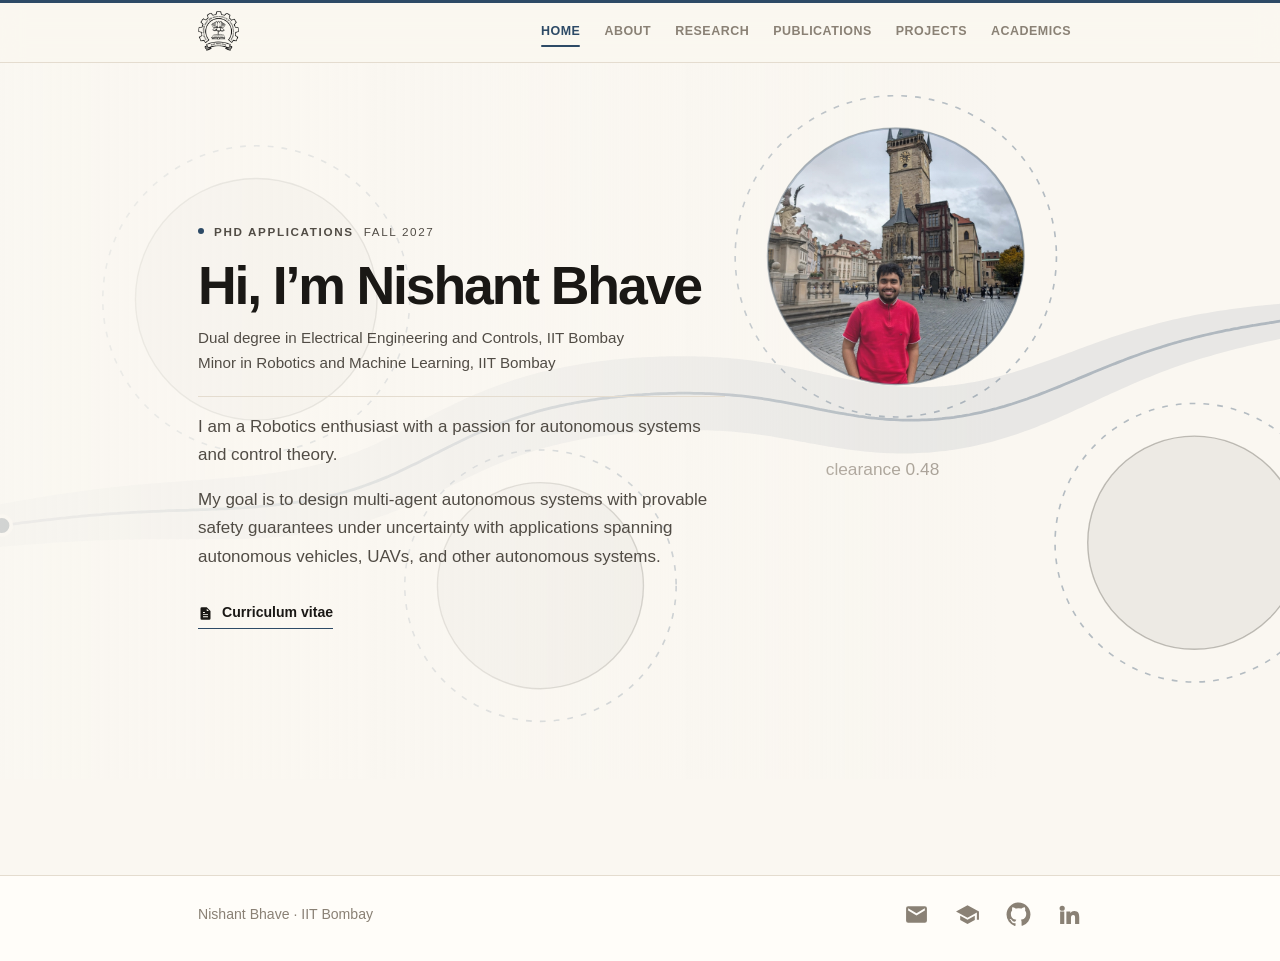
==== index.html @ 9a9e3e38 ""Update style and content"" ====
<!DOCTYPE html>
<html lang="en">
<head>
<meta charset="utf-8">
<meta name="viewport" content="width=device-width, initial-scale=1">
<title>Nishant Bhave</title>
<meta name="description" content="Nishant Bhave, dual degree student at IIT Bombay working on safety guarantees for autonomous systems under uncertainty and multi-agent interaction.">
<link rel="stylesheet" href="style.css?v=11">
</head>
<body>

<div class="progress"></div>

<nav class="nav">
  <div class="nav-inner">
    <a class="brand" href="index.html" aria-label="Home"><img src="img/iit_logo.png" alt="Indian Institute of Technology Bombay"></a>
    <ul>
      <li><a href="index.html" aria-current="page">Home</a></li>
      <li><a href="about.html">About</a></li>
      <li><a href="research.html">Research</a></li>
      <li><a href="publications.html">Publications</a></li>
      <li><a href="projects.html">Projects</a></li>
      <li><a href="academics.html">Academics</a></li>
    </ul>
  </div>
</nav>

<main class="page home">

  <div class="h-hero">
    <div class="h-bg"><svg class="fig fig-a2" viewBox="0 0 1600 620" preserveAspectRatio="xMidYMid slice" aria-hidden="true" focusable="false">
<g class="infl">
<circle cx="467.7" cy="204.6" r="132.9"/>
<circle cx="713.8" cy="452.6" r="117.5"/>
<circle cx="1021.5" cy="167.4" r="139.1"/>
<circle cx="1280.0" cy="415.4" r="120.6"/>
</g>
<path class="tube" d="M66.7 421.7 L75.7 419.8 L77.6 419.1 L79.8 418.4 L82.1 417.7 L84.7 417.0 L87.4 416.2 L90.4 415.5 L93.5 414.7 L96.9 413.9 L100.3 413.1 L103.6 412.3 L107.0 411.5 L110.4 410.8 L113.7 410.0 L117.1 409.2 L120.5 408.5 L123.8 407.7 L127.2 406.9 L130.6 406.2 L133.9 405.4 L137.3 404.7 L140.7 403.9 L144.0 403.2 L147.4 402.4 L150.8 401.7 L154.1 400.9 L157.5 400.2 L160.9 399.4 L164.3 398.7 L167.6 398.0 L171.0 397.3 L174.4 396.5 L177.8 395.8 L181.2 395.1 L184.5 394.4 L187.9 393.7 L191.3 392.9 L194.7 392.2 L198.1 391.5 L201.5 390.8 L204.9 390.1 L208.3 389.4 L211.6 388.8 L215.0 388.1 L218.4 387.4 L221.8 386.7 L225.2 386.1 L228.6 385.4 L232.0 384.7 L235.5 384.1 L238.9 383.4 L242.3 382.8 L245.7 382.1 L249.1 381.5 L252.5 380.9 L255.9 380.3 L259.4 379.7 L262.8 379.0 L266.2 378.4 L269.6 377.9 L273.1 377.3 L276.5 376.7 L280.0 376.1 L283.4 375.6 L286.8 375.0 L290.3 374.5 L293.7 373.9 L297.2 373.4 L300.7 372.9 L304.1 372.4 L307.6 371.9 L311.1 371.4 L314.5 370.9 L318.0 370.4 L321.5 370.0 L325.0 369.5 L328.4 369.1 L331.9 368.6 L335.4 368.2 L338.9 367.8 L342.4 367.4 L345.9 367.1 L349.4 366.7 L352.9 366.3 L356.4 366.0 L359.8 365.6 L363.3 365.3 L366.8 365.0 L370.3 364.7 L373.8 364.4 L377.3 364.1 L380.8 363.8 L384.2 363.6 L387.7 363.3 L391.2 363.0 L394.6 362.8 L398.1 362.5 L401.5 362.3 L405.0 362.0 L408.4 361.8 L411.9 361.6 L415.3 361.3 L418.7 361.1 L422.1 360.8 L425.5 360.6 L428.9 360.4 L432.3 360.1 L435.7 359.8 L439.0 359.6 L442.4 359.3 L445.7 359.0 L449.1 358.7 L452.4 358.4 L455.7 358.1 L459.0 357.8 L462.3 357.5 L465.6 357.1 L468.9 356.7 L472.2 356.3 L475.4 355.9 L478.6 355.5 L481.9 355.1 L485.1 354.6 L488.3 354.1 L491.5 353.6 L494.6 353.1 L497.8 352.5 L500.9 352.0 L504.1 351.4 L507.2 350.7 L510.3 350.1 L513.4 349.4 L516.5 348.7 L519.5 347.9 L522.6 347.2 L525.6 346.4 L528.6 345.5 L531.6 344.7 L534.6 343.8 L537.5 342.9 L540.5 341.9 L543.4 340.9 L546.3 339.9 L549.2 338.8 L552.1 337.8 L555.0 336.6 L557.9 335.5 L560.8 334.3 L563.7 333.1 L566.6 331.8 L569.4 330.5 L572.3 329.2 L575.2 327.8 L578.1 326.5 L581.0 325.0 L583.9 323.6 L586.8 322.1 L589.7 320.6 L592.7 319.1 L595.6 317.6 L598.6 316.0 L601.6 314.4 L604.6 312.8 L607.7 311.2 L610.7 309.6 L613.8 308.0 L616.9 306.4 L620.0 304.7 L623.2 303.1 L626.4 301.5 L629.6 299.9 L632.8 298.3 L636.1 296.7 L639.3 295.1 L642.7 293.5 L646.0 292.0 L649.3 290.4 L652.7 288.9 L656.1 287.4 L659.5 286.0 L663.0 284.6 L666.4 283.2 L669.9 281.8 L673.4 280.5 L676.9 279.2 L680.4 277.9 L684.0 276.7 L687.5 275.5 L691.1 274.3 L694.7 273.2 L698.3 272.1 L701.9 271.1 L705.5 270.0 L709.1 269.1 L712.7 268.1 L716.3 267.2 L720.0 266.4 L723.6 265.5 L727.2 264.7 L730.9 264.0 L734.5 263.2 L738.1 262.5 L741.8 261.9 L745.4 261.2 L749.1 260.6 L752.7 260.1 L756.3 259.5 L760.0 259.0 L763.6 258.5 L767.2 258.1 L770.9 257.6 L774.5 257.2 L778.1 256.8 L781.7 256.5 L785.4 256.1 L789.0 255.8 L792.6 255.5 L796.2 255.3 L799.9 255.0 L803.5 254.8 L807.1 254.6 L810.7 254.5 L814.4 254.3 L818.0 254.2 L821.6 254.1 L825.2 254.0 L828.9 253.9 L832.5 253.9 L836.1 253.9 L839.8 253.9 L843.4 253.9 L847.1 254.0 L850.7 254.1 L854.4 254.2 L858.1 254.4 L861.7 254.5 L865.4 254.7 L869.1 255.0 L872.7 255.2 L876.4 255.5 L880.1 255.8 L883.8 256.2 L887.4 256.5 L891.1 257.0 L894.8 257.4 L898.4 257.9 L902.1 258.4 L905.7 258.9 L909.4 259.5 L913.0 260.1 L916.6 260.7 L920.2 261.3 L923.8 262.0 L927.3 262.6 L930.8 263.3 L934.3 264.1 L937.8 264.8 L941.3 265.5 L944.7 266.2 L948.1 267.0 L951.5 267.7 L954.9 268.5 L958.2 269.2 L961.6 269.9 L964.9 270.6 L968.1 271.4 L971.4 272.0 L974.7 272.7 L977.9 273.4 L981.1 274.0 L984.3 274.6 L987.5 275.2 L990.6 275.8 L993.8 276.3 L996.9 276.9 L1000.1 277.4 L1003.2 277.8 L1006.3 278.2 L1009.4 278.6 L1012.5 279.0 L1015.6 279.3 L1018.7 279.6 L1021.8 279.9 L1024.9 280.1 L1028.0 280.3 L1031.1 280.4 L1034.2 280.6 L1037.3 280.6 L1040.3 280.7 L1043.4 280.7 L1046.5 280.6 L1049.6 280.6 L1052.7 280.5 L1055.7 280.3 L1058.8 280.1 L1061.9 279.9 L1065.0 279.6 L1068.1 279.3 L1071.1 279.0 L1074.2 278.6 L1077.3 278.2 L1080.4 277.7 L1083.5 277.2 L1086.5 276.7 L1089.6 276.2 L1092.7 275.6 L1095.8 274.9 L1098.8 274.2 L1101.9 273.5 L1105.0 272.8 L1108.1 272.0 L1111.2 271.2 L1114.3 270.4 L1117.4 269.5 L1120.4 268.6 L1123.5 267.7 L1126.6 266.7 L1129.7 265.8 L1132.9 264.7 L1136.0 263.7 L1139.1 262.7 L1142.2 261.6 L1145.4 260.5 L1148.5 259.4 L1151.7 258.2 L1154.8 257.1 L1158.0 255.9 L1161.2 254.7 L1164.4 253.6 L1167.6 252.4 L1170.8 251.2 L1174.1 250.0 L1177.3 248.8 L1180.6 247.5 L1183.8 246.3 L1187.1 245.1 L1190.4 243.9 L1193.7 242.7 L1197.0 241.5 L1200.3 240.4 L1203.7 239.2 L1207.0 238.0 L1210.4 236.9 L1213.8 235.8 L1217.2 234.7 L1220.6 233.6 L1224.0 232.5 L1227.4 231.5 L1230.8 230.4 L1234.2 229.4 L1237.7 228.5 L1241.1 227.5 L1244.6 226.6 L1248.0 225.6 L1251.5 224.7 L1255.0 223.9 L1258.5 223.0 L1261.9 222.2 L1265.4 221.4 L1268.9 220.7 L1272.4 219.9 L1275.9 219.2 L1279.4 218.5 L1282.9 217.8 L1286.4 217.2 L1289.9 216.6 L1293.4 216.0 L1296.9 215.4 L1300.4 214.8 L1303.9 214.3 L1307.4 213.8 L1310.9 213.3 L1314.4 212.8 L1317.9 212.4 L1321.4 211.9 L1324.9 211.5 L1328.3 211.1 L1331.8 210.7 L1335.3 210.3 L1338.8 209.9 L1342.3 209.6 L1345.8 209.3 L1349.2 208.9 L1352.7 208.6 L1356.2 208.3 L1359.6 208.0 L1363.1 207.7 L1366.6 207.5 L1370.0 207.2 L1373.5 206.9 L1377.0 206.7 L1380.4 206.5 L1383.9 206.2 L1387.3 206.0 L1390.8 205.8 L1394.2 205.5 L1397.7 205.3 L1401.1 205.1 L1404.6 204.9 L1408.0 204.7 L1411.5 204.5 L1414.9 204.3 L1418.3 204.1 L1421.8 203.9 L1425.2 203.7 L1428.7 203.5 L1432.1 203.3 L1435.5 203.1 L1439.0 202.9 L1442.4 202.7 L1445.9 202.5 L1449.1 202.4 L1452.2 202.3 L1455.0 202.2 L1457.7 202.2 L1460.1 202.2 L1462.3 202.2 L1464.3 202.3 L1494.5 198.5 L1496.3 210.7 L1466.2 215.6 L1464.2 216.3 L1462.0 216.9 L1459.7 217.6 L1457.1 218.2 L1454.3 218.9 L1451.4 219.6 L1448.2 220.3 L1444.8 221.0 L1441.4 221.7 L1438.0 222.4 L1434.6 223.1 L1431.2 223.8 L1427.8 224.5 L1424.5 225.2 L1421.1 225.8 L1417.7 226.5 L1414.3 227.2 L1410.9 227.8 L1407.5 228.5 L1404.1 229.1 L1400.7 229.8 L1397.4 230.4 L1394.0 231.1 L1390.6 231.8 L1387.2 232.4 L1383.9 233.1 L1380.5 233.7 L1377.1 234.4 L1373.8 235.0 L1370.4 235.7 L1367.0 236.4 L1363.7 237.0 L1360.3 237.7 L1357.0 238.4 L1353.7 239.1 L1350.3 239.8 L1347.0 240.5 L1343.7 241.2 L1340.4 241.9 L1337.0 242.7 L1333.7 243.4 L1330.4 244.2 L1327.2 244.9 L1323.9 245.7 L1320.6 246.5 L1317.3 247.3 L1314.1 248.1 L1310.8 249.0 L1307.6 249.8 L1304.3 250.7 L1301.1 251.6 L1297.9 252.5 L1294.7 253.4 L1291.5 254.3 L1288.3 255.3 L1285.1 256.2 L1281.9 257.2 L1278.7 258.2 L1275.6 259.2 L1272.4 260.3 L1269.3 261.3 L1266.1 262.4 L1263.0 263.5 L1259.9 264.6 L1256.8 265.8 L1253.7 266.9 L1250.6 268.1 L1247.5 269.3 L1244.4 270.5 L1241.3 271.8 L1238.3 273.0 L1235.2 274.3 L1232.1 275.6 L1229.1 276.9 L1226.0 278.2 L1222.9 279.6 L1219.9 280.9 L1216.8 282.3 L1213.7 283.7 L1210.7 285.1 L1207.6 286.5 L1204.5 287.9 L1201.4 289.3 L1198.3 290.8 L1195.2 292.2 L1192.1 293.7 L1189.0 295.1 L1185.8 296.6 L1182.7 298.1 L1179.5 299.5 L1176.3 301.0 L1173.1 302.4 L1169.9 303.9 L1166.7 305.3 L1163.4 306.8 L1160.1 308.2 L1156.9 309.6 L1153.5 311.0 L1150.2 312.4 L1146.8 313.7 L1143.5 315.1 L1140.1 316.4 L1136.6 317.7 L1133.2 318.9 L1129.7 320.2 L1126.3 321.4 L1122.7 322.5 L1119.2 323.7 L1115.7 324.8 L1112.1 325.9 L1108.5 326.9 L1104.9 327.9 L1101.3 328.8 L1097.7 329.7 L1094.0 330.6 L1090.3 331.4 L1086.6 332.2 L1082.9 332.9 L1079.2 333.6 L1075.5 334.2 L1071.8 334.8 L1068.0 335.4 L1064.3 335.9 L1060.5 336.3 L1056.7 336.7 L1053.0 337.1 L1049.2 337.4 L1045.4 337.6 L1041.6 337.8 L1037.8 338.0 L1034.0 338.1 L1030.2 338.1 L1026.5 338.1 L1022.7 338.1 L1018.9 338.0 L1015.1 337.9 L1011.4 337.7 L1007.6 337.5 L1003.9 337.2 L1000.2 336.9 L996.4 336.6 L992.7 336.2 L989.1 335.8 L985.4 335.4 L981.7 334.9 L978.1 334.4 L974.5 333.9 L970.9 333.4 L967.3 332.8 L963.8 332.2 L960.3 331.6 L956.8 331.0 L953.3 330.4 L949.8 329.8 L946.4 329.2 L943.0 328.5 L939.6 327.9 L936.2 327.3 L932.9 326.7 L929.6 326.1 L926.3 325.5 L923.0 325.0 L919.8 324.4 L916.5 323.9 L913.3 323.3 L910.1 322.8 L906.9 322.4 L903.7 321.9 L900.5 321.5 L897.3 321.1 L894.1 320.7 L890.9 320.3 L887.8 320.0 L884.6 319.7 L881.4 319.4 L878.2 319.2 L875.1 318.9 L871.9 318.7 L868.7 318.5 L865.5 318.4 L862.3 318.2 L859.1 318.1 L855.9 318.0 L852.7 318.0 L849.5 317.9 L846.2 317.9 L843.0 317.9 L839.8 317.9 L836.5 317.9 L833.3 318.0 L830.0 318.1 L826.8 318.1 L823.5 318.3 L820.3 318.4 L817.0 318.5 L813.8 318.7 L810.5 318.9 L807.3 319.1 L804.0 319.3 L800.8 319.5 L797.6 319.8 L794.3 320.0 L791.1 320.3 L787.9 320.6 L784.6 321.0 L781.4 321.3 L778.2 321.7 L775.0 322.1 L771.8 322.5 L768.6 322.9 L765.4 323.3 L762.3 323.8 L759.1 324.3 L756.0 324.8 L752.8 325.3 L749.7 325.9 L746.6 326.5 L743.4 327.1 L740.3 327.7 L737.3 328.4 L734.2 329.0 L731.1 329.7 L728.0 330.5 L725.0 331.2 L722.0 332.0 L718.9 332.8 L715.9 333.7 L712.9 334.5 L709.9 335.4 L706.9 336.4 L703.9 337.3 L701.0 338.3 L698.0 339.3 L695.0 340.3 L692.1 341.4 L689.1 342.5 L686.2 343.6 L683.2 344.8 L680.3 346.0 L677.3 347.2 L674.4 348.4 L671.5 349.7 L668.5 351.0 L665.6 352.3 L662.6 353.6 L659.6 355.0 L656.7 356.4 L653.7 357.8 L650.7 359.2 L647.7 360.7 L644.6 362.1 L641.6 363.6 L638.5 365.1 L635.4 366.6 L632.3 368.2 L629.2 369.7 L626.0 371.2 L622.9 372.8 L619.6 374.3 L616.4 375.8 L613.1 377.4 L609.8 378.9 L606.5 380.4 L603.2 381.9 L599.8 383.3 L596.4 384.8 L592.9 386.2 L589.5 387.6 L586.0 388.9 L582.5 390.3 L578.9 391.6 L575.4 392.8 L571.8 394.0 L568.2 395.2 L564.6 396.3 L561.0 397.4 L557.3 398.4 L553.7 399.4 L550.0 400.4 L546.4 401.3 L542.7 402.2 L539.0 403.0 L535.4 403.8 L531.7 404.5 L528.0 405.2 L524.3 405.8 L520.7 406.5 L517.0 407.0 L513.3 407.6 L509.7 408.1 L506.0 408.5 L502.4 409.0 L498.7 409.4 L495.1 409.7 L491.5 410.1 L487.8 410.4 L484.2 410.7 L480.6 410.9 L477.0 411.2 L473.4 411.4 L469.8 411.5 L466.2 411.7 L462.7 411.9 L459.1 412.0 L455.6 412.1 L452.0 412.2 L448.5 412.3 L445.0 412.3 L441.4 412.4 L437.9 412.4 L434.4 412.5 L430.9 412.5 L427.4 412.5 L424.0 412.5 L420.5 412.5 L417.0 412.5 L413.6 412.5 L410.1 412.5 L406.7 412.5 L403.2 412.5 L399.8 412.5 L396.4 412.5 L393.0 412.5 L389.6 412.5 L386.1 412.5 L382.7 412.5 L379.3 412.5 L376.0 412.5 L372.6 412.5 L369.2 412.5 L365.8 412.6 L362.4 412.6 L359.0 412.7 L355.6 412.7 L352.3 412.8 L348.9 412.9 L345.5 413.0 L342.1 413.1 L338.7 413.2 L335.4 413.3 L332.0 413.4 L328.6 413.5 L325.2 413.7 L321.9 413.8 L318.5 414.0 L315.1 414.2 L311.7 414.3 L308.3 414.5 L304.9 414.7 L301.5 414.9 L298.1 415.1 L294.7 415.3 L291.4 415.5 L288.0 415.8 L284.6 416.0 L281.2 416.2 L277.8 416.5 L274.4 416.7 L271.0 417.0 L267.6 417.2 L264.2 417.5 L260.7 417.8 L257.3 418.0 L253.9 418.3 L250.5 418.6 L247.1 418.9 L243.7 419.2 L240.3 419.5 L236.9 419.8 L233.5 420.1 L230.0 420.4 L226.6 420.7 L223.2 421.0 L219.8 421.3 L216.4 421.6 L213.0 421.9 L209.5 422.2 L206.1 422.5 L202.7 422.8 L199.3 423.2 L195.9 423.5 L192.4 423.8 L189.0 424.1 L185.6 424.4 L182.2 424.8 L178.7 425.1 L175.3 425.4 L171.9 425.7 L168.4 426.1 L165.0 426.4 L161.6 426.7 L158.1 427.0 L154.7 427.3 L151.3 427.7 L147.8 428.0 L144.4 428.3 L141.0 428.6 L137.5 428.9 L134.1 429.2 L130.7 429.5 L127.2 429.8 L123.8 430.1 L120.4 430.4 L116.9 430.7 L113.5 431.0 L110.0 431.3 L106.6 431.6 L103.2 431.8 L99.7 432.1 L96.3 432.4 L93.0 432.6 L90.0 432.8 L87.1 432.9 L84.5 433.0 L82.0 433.1 L79.8 433.1 L77.7 433.0 L68.6 433.9 Z"/>
<g class="obs">
<circle cx="467.7" cy="204.6" r="104.6"/>
<circle cx="713.8" cy="452.6" r="89.2"/>
<circle cx="1021.5" cy="167.4" r="110.8"/>
<circle cx="1280.0" cy="415.4" r="92.3"/>
</g>
<defs><clipPath id="a2-face"><circle cx="1021.5" cy="167.4" r="110.8"/></clipPath></defs>
<g class="face"><image href="photo.jpg" x="910.8" y="56.6" width="221.5" height="221.5" preserveAspectRatio="xMidYMid slice" clip-path="url(#a2-face)"/><circle class="face-ring" cx="1021.5" cy="167.4" r="110.8"/></g>
<path id="a2-path" class="traj" pathLength="1000" d="M67.7 427.8 L76.7 426.4 L78.7 426.1 L80.9 425.7 L83.3 425.4 L85.9 425.0 L88.7 424.5 L91.7 424.0 L94.9 423.5 L98.3 423.0 L101.7 422.5 L105.1 421.9 L108.5 421.4 L111.9 420.9 L115.3 420.4 L118.7 419.8 L122.1 419.3 L125.5 418.8 L128.9 418.2 L132.3 417.7 L135.7 417.2 L139.1 416.6 L142.5 416.1 L145.9 415.6 L149.3 415.0 L152.7 414.5 L156.1 414.0 L159.5 413.4 L162.9 412.9 L166.3 412.4 L169.8 411.9 L173.2 411.3 L176.6 410.8 L180.0 410.3 L183.4 409.8 L186.8 409.2 L190.2 408.7 L193.6 408.2 L197.0 407.7 L200.4 407.2 L203.8 406.7 L207.2 406.2 L210.6 405.7 L214.0 405.2 L217.4 404.7 L220.8 404.2 L224.2 403.7 L227.6 403.2 L231.1 402.7 L234.5 402.2 L237.9 401.8 L241.3 401.3 L244.7 400.8 L248.1 400.4 L251.5 399.9 L254.9 399.5 L258.3 399.0 L261.8 398.6 L265.2 398.1 L268.6 397.7 L272.0 397.3 L275.4 396.9 L278.8 396.5 L282.3 396.0 L285.7 395.7 L289.1 395.3 L292.5 394.9 L295.9 394.5 L299.4 394.1 L302.8 393.8 L306.2 393.4 L309.6 393.1 L313.1 392.8 L316.5 392.4 L319.9 392.1 L323.4 391.8 L326.8 391.5 L330.2 391.2 L333.6 391.0 L337.1 390.7 L340.5 390.4 L343.9 390.2 L347.4 390.0 L350.8 389.7 L354.3 389.5 L357.7 389.3 L361.1 389.1 L364.6 389.0 L368.0 388.8 L371.4 388.6 L374.9 388.4 L378.3 388.3 L381.8 388.2 L385.2 388.0 L388.6 387.9 L392.1 387.7 L395.5 387.6 L399.0 387.5 L402.4 387.4 L405.8 387.3 L409.3 387.2 L412.7 387.0 L416.2 386.9 L419.6 386.8 L423.0 386.7 L426.5 386.6 L429.9 386.4 L433.4 386.3 L436.8 386.1 L440.2 386.0 L443.7 385.8 L447.1 385.6 L450.6 385.5 L454.0 385.3 L457.4 385.1 L460.9 384.8 L464.3 384.6 L467.7 384.3 L471.2 384.0 L474.6 383.7 L478.0 383.4 L481.4 383.1 L484.9 382.7 L488.3 382.3 L491.7 381.9 L495.1 381.5 L498.5 381.0 L501.9 380.5 L505.3 380.0 L508.7 379.5 L512.1 378.9 L515.5 378.3 L518.9 377.6 L522.2 376.9 L525.6 376.2 L529.0 375.5 L532.3 374.7 L535.6 373.9 L539.0 373.0 L542.3 372.1 L545.6 371.2 L548.9 370.2 L552.2 369.2 L555.5 368.1 L558.7 367.0 L562.0 365.9 L565.2 364.7 L568.4 363.5 L571.6 362.3 L574.8 361.0 L578.0 359.7 L581.2 358.4 L584.3 357.0 L587.5 355.6 L590.6 354.2 L593.7 352.7 L596.9 351.2 L600.0 349.7 L603.1 348.2 L606.2 346.7 L609.2 345.2 L612.3 343.6 L615.4 342.1 L618.5 340.5 L621.5 338.9 L624.6 337.4 L627.7 335.8 L630.8 334.3 L633.8 332.7 L636.9 331.2 L640.0 329.6 L643.1 328.1 L646.2 326.6 L649.3 325.1 L652.4 323.7 L655.6 322.2 L658.7 320.8 L661.9 319.4 L665.0 318.1 L668.2 316.7 L671.4 315.4 L674.6 314.1 L677.8 312.8 L681.0 311.6 L684.2 310.4 L687.4 309.2 L690.7 308.1 L694.0 307.0 L697.2 305.9 L700.5 304.9 L703.8 303.9 L707.1 302.9 L710.4 301.9 L713.7 301.0 L717.0 300.2 L720.4 299.3 L723.7 298.5 L727.1 297.7 L730.4 296.9 L733.8 296.2 L737.2 295.5 L740.5 294.9 L743.9 294.2 L747.3 293.6 L750.7 293.0 L754.1 292.5 L757.5 291.9 L760.9 291.4 L764.3 290.9 L767.7 290.5 L771.1 290.1 L774.5 289.6 L778.0 289.3 L781.4 288.9 L784.8 288.6 L788.2 288.2 L791.7 287.9 L795.1 287.7 L798.5 287.4 L802.0 287.2 L805.4 286.9 L808.8 286.8 L812.3 286.6 L815.7 286.4 L819.1 286.3 L822.6 286.2 L826.0 286.1 L829.5 286.0 L832.9 285.9 L836.3 285.9 L839.8 285.9 L843.2 285.9 L846.7 286.0 L850.1 286.0 L853.5 286.1 L857.0 286.2 L860.4 286.3 L863.9 286.5 L867.3 286.7 L870.7 286.9 L874.2 287.1 L877.6 287.4 L881.0 287.7 L884.4 288.0 L887.9 288.3 L891.3 288.7 L894.7 289.1 L898.1 289.5 L901.5 290.0 L904.9 290.5 L908.3 291.0 L911.7 291.5 L915.1 292.1 L918.5 292.7 L921.9 293.3 L925.3 293.9 L928.7 294.5 L932.1 295.1 L935.4 295.8 L938.8 296.5 L942.2 297.1 L945.6 297.8 L948.9 298.5 L952.3 299.2 L955.7 299.9 L959.1 300.5 L962.5 301.2 L965.8 301.8 L969.2 302.5 L972.6 303.1 L976.0 303.7 L979.4 304.3 L982.8 304.8 L986.2 305.4 L989.6 305.9 L993.0 306.3 L996.4 306.8 L999.8 307.2 L1003.2 307.6 L1006.7 307.9 L1010.1 308.2 L1013.5 308.5 L1016.9 308.7 L1020.4 308.9 L1023.8 309.1 L1027.2 309.2 L1030.7 309.3 L1034.1 309.3 L1037.5 309.3 L1041.0 309.2 L1044.4 309.1 L1047.8 309.0 L1051.3 308.8 L1054.7 308.6 L1058.1 308.3 L1061.5 308.0 L1065.0 307.6 L1068.4 307.2 L1071.8 306.8 L1075.2 306.3 L1078.6 305.8 L1082.0 305.2 L1085.4 304.6 L1088.7 303.9 L1092.1 303.2 L1095.5 302.5 L1098.8 301.7 L1102.1 300.9 L1105.5 300.0 L1108.8 299.2 L1112.1 298.2 L1115.4 297.3 L1118.7 296.3 L1122.0 295.3 L1125.3 294.2 L1128.5 293.1 L1131.8 292.0 L1135.1 290.9 L1138.3 289.7 L1141.5 288.6 L1144.8 287.4 L1148.0 286.1 L1151.2 284.9 L1154.4 283.6 L1157.6 282.3 L1160.8 281.1 L1164.0 279.8 L1167.2 278.4 L1170.4 277.1 L1173.5 275.8 L1176.7 274.5 L1179.9 273.1 L1183.1 271.8 L1186.3 270.5 L1189.4 269.2 L1192.6 267.8 L1195.8 266.5 L1199.0 265.2 L1202.2 263.9 L1205.4 262.6 L1208.6 261.3 L1211.8 260.1 L1215.0 258.8 L1218.2 257.6 L1221.4 256.3 L1224.6 255.1 L1227.9 253.9 L1231.1 252.8 L1234.4 251.6 L1237.6 250.5 L1240.9 249.4 L1244.1 248.3 L1247.4 247.2 L1250.7 246.2 L1254.0 245.1 L1257.3 244.1 L1260.6 243.1 L1263.9 242.2 L1267.2 241.2 L1270.5 240.3 L1273.8 239.4 L1277.2 238.6 L1280.5 237.7 L1283.8 236.9 L1287.2 236.1 L1290.5 235.3 L1293.9 234.5 L1297.2 233.8 L1300.6 233.0 L1304.0 232.3 L1307.3 231.6 L1310.7 231.0 L1314.1 230.3 L1317.5 229.7 L1320.9 229.0 L1324.3 228.4 L1327.7 227.8 L1331.0 227.3 L1334.4 226.7 L1337.8 226.1 L1341.2 225.6 L1344.6 225.1 L1348.0 224.5 L1351.4 224.0 L1354.9 223.5 L1358.3 223.0 L1361.7 222.5 L1365.1 222.1 L1368.5 221.6 L1371.9 221.1 L1375.3 220.7 L1378.7 220.2 L1382.1 219.8 L1385.6 219.3 L1389.0 218.9 L1392.4 218.4 L1395.8 218.0 L1399.2 217.6 L1402.6 217.1 L1406.0 216.7 L1409.5 216.3 L1412.9 215.8 L1416.3 215.4 L1419.7 214.9 L1423.1 214.5 L1426.5 214.1 L1429.9 213.6 L1433.4 213.2 L1436.8 212.8 L1440.2 212.3 L1443.6 211.9 L1447.0 211.4 L1450.2 211.0 L1453.2 210.6 L1456.1 210.2 L1458.7 209.9 L1461.1 209.5 L1463.3 209.2 L1465.3 209.0 L1495.4 204.6"/>
<path class="traj-run" pathLength="1000" d="M67.7 427.8 L76.7 426.4 L78.7 426.1 L80.9 425.7 L83.3 425.4 L85.9 425.0 L88.7 424.5 L91.7 424.0 L94.9 423.5 L98.3 423.0 L101.7 422.5 L105.1 421.9 L108.5 421.4 L111.9 420.9 L115.3 420.4 L118.7 419.8 L122.1 419.3 L125.5 418.8 L128.9 418.2 L132.3 417.7 L135.7 417.2 L139.1 416.6 L142.5 416.1 L145.9 415.6 L149.3 415.0 L152.7 414.5 L156.1 414.0 L159.5 413.4 L162.9 412.9 L166.3 412.4 L169.8 411.9 L173.2 411.3 L176.6 410.8 L180.0 410.3 L183.4 409.8 L186.8 409.2 L190.2 408.7 L193.6 408.2 L197.0 407.7 L200.4 407.2 L203.8 406.7 L207.2 406.2 L210.6 405.7 L214.0 405.2 L217.4 404.7 L220.8 404.2 L224.2 403.7 L227.6 403.2 L231.1 402.7 L234.5 402.2 L237.9 401.8 L241.3 401.3 L244.7 400.8 L248.1 400.4 L251.5 399.9 L254.9 399.5 L258.3 399.0 L261.8 398.6 L265.2 398.1 L268.6 397.7 L272.0 397.3 L275.4 396.9 L278.8 396.5 L282.3 396.0 L285.7 395.7 L289.1 395.3 L292.5 394.9 L295.9 394.5 L299.4 394.1 L302.8 393.8 L306.2 393.4 L309.6 393.1 L313.1 392.8 L316.5 392.4 L319.9 392.1 L323.4 391.8 L326.8 391.5 L330.2 391.2 L333.6 391.0 L337.1 390.7 L340.5 390.4 L343.9 390.2 L347.4 390.0 L350.8 389.7 L354.3 389.5 L357.7 389.3 L361.1 389.1 L364.6 389.0 L368.0 388.8 L371.4 388.6 L374.9 388.4 L378.3 388.3 L381.8 388.2 L385.2 388.0 L388.6 387.9 L392.1 387.7 L395.5 387.6 L399.0 387.5 L402.4 387.4 L405.8 387.3 L409.3 387.2 L412.7 387.0 L416.2 386.9 L419.6 386.8 L423.0 386.7 L426.5 386.6 L429.9 386.4 L433.4 386.3 L436.8 386.1 L440.2 386.0 L443.7 385.8 L447.1 385.6 L450.6 385.5 L454.0 385.3 L457.4 385.1 L460.9 384.8 L464.3 384.6 L467.7 384.3 L471.2 384.0 L474.6 383.7 L478.0 383.4 L481.4 383.1 L484.9 382.7 L488.3 382.3 L491.7 381.9 L495.1 381.5 L498.5 381.0 L501.9 380.5 L505.3 380.0 L508.7 379.5 L512.1 378.9 L515.5 378.3 L518.9 377.6 L522.2 376.9 L525.6 376.2 L529.0 375.5 L532.3 374.7 L535.6 373.9 L539.0 373.0 L542.3 372.1 L545.6 371.2 L548.9 370.2 L552.2 369.2 L555.5 368.1 L558.7 367.0 L562.0 365.9 L565.2 364.7 L568.4 363.5 L571.6 362.3 L574.8 361.0 L578.0 359.7 L581.2 358.4 L584.3 357.0 L587.5 355.6 L590.6 354.2 L593.7 352.7 L596.9 351.2 L600.0 349.7 L603.1 348.2 L606.2 346.7 L609.2 345.2 L612.3 343.6 L615.4 342.1 L618.5 340.5 L621.5 338.9 L624.6 337.4 L627.7 335.8 L630.8 334.3 L633.8 332.7 L636.9 331.2 L640.0 329.6 L643.1 328.1 L646.2 326.6 L649.3 325.1 L652.4 323.7 L655.6 322.2 L658.7 320.8 L661.9 319.4 L665.0 318.1 L668.2 316.7 L671.4 315.4 L674.6 314.1 L677.8 312.8 L681.0 311.6 L684.2 310.4 L687.4 309.2 L690.7 308.1 L694.0 307.0 L697.2 305.9 L700.5 304.9 L703.8 303.9 L707.1 302.9 L710.4 301.9 L713.7 301.0 L717.0 300.2 L720.4 299.3 L723.7 298.5 L727.1 297.7 L730.4 296.9 L733.8 296.2 L737.2 295.5 L740.5 294.9 L743.9 294.2 L747.3 293.6 L750.7 293.0 L754.1 292.5 L757.5 291.9 L760.9 291.4 L764.3 290.9 L767.7 290.5 L771.1 290.1 L774.5 289.6 L778.0 289.3 L781.4 288.9 L784.8 288.6 L788.2 288.2 L791.7 287.9 L795.1 287.7 L798.5 287.4 L802.0 287.2 L805.4 286.9 L808.8 286.8 L812.3 286.6 L815.7 286.4 L819.1 286.3 L822.6 286.2 L826.0 286.1 L829.5 286.0 L832.9 285.9 L836.3 285.9 L839.8 285.9 L843.2 285.9 L846.7 286.0 L850.1 286.0 L853.5 286.1 L857.0 286.2 L860.4 286.3 L863.9 286.5 L867.3 286.7 L870.7 286.9 L874.2 287.1 L877.6 287.4 L881.0 287.7 L884.4 288.0 L887.9 288.3 L891.3 288.7 L894.7 289.1 L898.1 289.5 L901.5 290.0 L904.9 290.5 L908.3 291.0 L911.7 291.5 L915.1 292.1 L918.5 292.7 L921.9 293.3 L925.3 293.9 L928.7 294.5 L932.1 295.1 L935.4 295.8 L938.8 296.5 L942.2 297.1 L945.6 297.8 L948.9 298.5 L952.3 299.2 L955.7 299.9 L959.1 300.5 L962.5 301.2 L965.8 301.8 L969.2 302.5 L972.6 303.1 L976.0 303.7 L979.4 304.3 L982.8 304.8 L986.2 305.4 L989.6 305.9 L993.0 306.3 L996.4 306.8 L999.8 307.2 L1003.2 307.6 L1006.7 307.9 L1010.1 308.2 L1013.5 308.5 L1016.9 308.7 L1020.4 308.9 L1023.8 309.1 L1027.2 309.2 L1030.7 309.3 L1034.1 309.3 L1037.5 309.3 L1041.0 309.2 L1044.4 309.1 L1047.8 309.0 L1051.3 308.8 L1054.7 308.6 L1058.1 308.3 L1061.5 308.0 L1065.0 307.6 L1068.4 307.2 L1071.8 306.8 L1075.2 306.3 L1078.6 305.8 L1082.0 305.2 L1085.4 304.6 L1088.7 303.9 L1092.1 303.2 L1095.5 302.5 L1098.8 301.7 L1102.1 300.9 L1105.5 300.0 L1108.8 299.2 L1112.1 298.2 L1115.4 297.3 L1118.7 296.3 L1122.0 295.3 L1125.3 294.2 L1128.5 293.1 L1131.8 292.0 L1135.1 290.9 L1138.3 289.7 L1141.5 288.6 L1144.8 287.4 L1148.0 286.1 L1151.2 284.9 L1154.4 283.6 L1157.6 282.3 L1160.8 281.1 L1164.0 279.8 L1167.2 278.4 L1170.4 277.1 L1173.5 275.8 L1176.7 274.5 L1179.9 273.1 L1183.1 271.8 L1186.3 270.5 L1189.4 269.2 L1192.6 267.8 L1195.8 266.5 L1199.0 265.2 L1202.2 263.9 L1205.4 262.6 L1208.6 261.3 L1211.8 260.1 L1215.0 258.8 L1218.2 257.6 L1221.4 256.3 L1224.6 255.1 L1227.9 253.9 L1231.1 252.8 L1234.4 251.6 L1237.6 250.5 L1240.9 249.4 L1244.1 248.3 L1247.4 247.2 L1250.7 246.2 L1254.0 245.1 L1257.3 244.1 L1260.6 243.1 L1263.9 242.2 L1267.2 241.2 L1270.5 240.3 L1273.8 239.4 L1277.2 238.6 L1280.5 237.7 L1283.8 236.9 L1287.2 236.1 L1290.5 235.3 L1293.9 234.5 L1297.2 233.8 L1300.6 233.0 L1304.0 232.3 L1307.3 231.6 L1310.7 231.0 L1314.1 230.3 L1317.5 229.7 L1320.9 229.0 L1324.3 228.4 L1327.7 227.8 L1331.0 227.3 L1334.4 226.7 L1337.8 226.1 L1341.2 225.6 L1344.6 225.1 L1348.0 224.5 L1351.4 224.0 L1354.9 223.5 L1358.3 223.0 L1361.7 222.5 L1365.1 222.1 L1368.5 221.6 L1371.9 221.1 L1375.3 220.7 L1378.7 220.2 L1382.1 219.8 L1385.6 219.3 L1389.0 218.9 L1392.4 218.4 L1395.8 218.0 L1399.2 217.6 L1402.6 217.1 L1406.0 216.7 L1409.5 216.3 L1412.9 215.8 L1416.3 215.4 L1419.7 214.9 L1423.1 214.5 L1426.5 214.1 L1429.9 213.6 L1433.4 213.2 L1436.8 212.8 L1440.2 212.3 L1443.6 211.9 L1447.0 211.4 L1450.2 211.0 L1453.2 210.6 L1456.1 210.2 L1458.7 209.9 L1461.1 209.5 L1463.3 209.2 L1465.3 209.0 L1495.4 204.6"/>
<g class="goal"><circle cx="1495.4" cy="204.6" r="58.5"/></g>
<circle class="node" cx="67.7" cy="427.8" r="7"/>
<g class="mover"><circle class="dot" r="8"><animateMotion dur="11s" repeatCount="indefinite"><mpath href="#a2-path"/></animateMotion></circle></g>
<g class="labels"><text class="mid" x="1010" y="357">clearance 0.48</text><text class="mid" x="1495" y="132">target set</text></g>
</svg></div>
    <div class="h-veil"></div>

    <div class="h-inner">
      <div class="h-row">
        <div class="h-text">
          <img class="h-photo" src="photo.jpg" alt="Nishant Bhave">
          <p class="hero-status"><b>PhD applications</b> Fall 2027</p>

          <h1>Hi, I&rsquo;m Nishant Bhave</h1>
          <p class="h-deg">Dual degree in Electrical Engineering and Controls, IIT Bombay<br>Minor in Robotics and Machine Learning, IIT Bombay</p>

          <!-- DRAFT WORDING. Pitched deliberately higher than the last round,
               which read too plainly. Nishant to replace. -->
          <p>I am a Robotics enthusiast with a passion for autonomous systems and control theory.</p>
          <p>My goal is to design multi-agent autonomous systems with provable safety guarantees under uncertainty with applications spanning autonomous vehicles, UAVs, and other autonomous systems.</p>

          <div class="h-actions"><a class="cvlink" href="Nishant_Resume_2026.pdf" target="_blank" rel="noopener noreferrer"><svg viewBox="0 0 24 24" aria-hidden="true"><path d="M14 2H6a2 2 0 0 0-2 2v16a2 2 0 0 0 2 2h12a2 2 0 0 0 2-2V8l-6-6zm0 2.5L17.5 8H14V4.5zM8 13h8v1.5H8V13zm0 3.5h8V18H8v-1.5zM8 9.5h3V11H8V9.5z"/></svg>Curriculum vitae</a></div>
        </div>
      </div>
    </div>
  </div>

  <!-- <div class="wrap">
    <div class="h-body">
      <p>My master&rsquo;s thesis builds a validated simulation testbed for dense lane-less Indian traffic, a setting where the lane abstraction that most traffic models rest on does not hold and interaction between heterogeneous, non-compliant agents dominates the dynamics. That problem set my current direction, towards the stochastic and risk aware versions of the guarantees I had been using, and towards the verification of learned components sitting inside a control loop.</p>
      <p><a href="about.html">More about how I think about the work</a></p>
    </div>
  </div> -->

</main>

<footer>
  <div class="wrap">
    <span>Nishant Bhave &middot; IIT Bombay</span>
    <div class="footer-icons">
      <a href="mailto:nishant.bhave@iitb.ac.in" aria-label="Email"><svg viewBox="0 0 24 24" aria-hidden="true"><path d="M20 4H4a2 2 0 0 0-2 2v12a2 2 0 0 0 2 2h16a2 2 0 0 0 2-2V6a2 2 0 0 0-2-2zm0 4.24-8 4.76-8-4.76V6l8 4.76L20 6v2.24z"/></svg></a>
      <a href="https://scholar.google.com/citations?user=LdHBDBUAAAAJ&amp;hl=en" aria-label="Google Scholar" target="_blank" rel="noopener noreferrer"><svg viewBox="0 0 24 24" aria-hidden="true"><path d="M12 3 1 9l11 6 9-4.91V17h2V9L12 3zM5 13.18v4L12 21l7-3.82v-4L12 17l-7-3.82z"/></svg></a>
      <a href="https://github.com/nishantjb1" aria-label="GitHub" target="_blank" rel="noopener noreferrer"><svg viewBox="0 0 24 24" aria-hidden="true"><path d="M12 .5C5.73.5.5 5.73.5 12a11.5 11.5 0 0 0 7.86 10.92c.58.1.79-.25.79-.56v-2c-3.2.7-3.88-1.54-3.88-1.54-.53-1.34-1.29-1.7-1.29-1.7-1.05-.72.08-.7.08-.7 1.16.08 1.77 1.19 1.77 1.19 1.03 1.77 2.71 1.26 3.37.96.1-.75.4-1.26.73-1.55-2.56-.29-5.25-1.28-5.25-5.7 0-1.26.45-2.29 1.19-3.1a11.6 11.6 0 0 1 .11-3.05s.97-.31 3.18 1.18a11 11 0 0 1 5.8 0c2.2-1.49 3.17-1.18 3.17-1.18.63 1.59.23 2.76.12 3.05.74.81 1.18 1.84 1.18 3.1 0 4.43-2.69 5.4-5.26 5.69.41.36.78 1.06.78 2.14v3.17c0 .31.21.67.8.56A11.5 11.5 0 0 0 23.5 12C23.5 5.73 18.27.5 12 .5z"/></svg></a>
      <a href="https://www.linkedin.com/in/nishant-bhave-b1a943253/" aria-label="LinkedIn" target="_blank" rel="noopener noreferrer"><svg viewBox="0 0 24 24" aria-hidden="true"><path d="M4.98 3.5a2.5 2.5 0 1 1 0 5 2.5 2.5 0 0 1 0-5zM3 9h4v12H3V9zm6 0h3.8v1.64h.05a4.17 4.17 0 0 1 3.75-2.06c4.01 0 4.75 2.64 4.75 6.07V21h-4v-5.5c0-1.31-.02-3-1.83-3-1.83 0-2.11 1.43-2.11 2.9V21H9V9z"/></svg></a>
    </div>
  </div>
</footer>

</body>
</html>
---- style.css ----
/* =========================================================================
   Nishant Bhave — shared stylesheet
   Light palette, warm paper, cool ink accent. No JavaScript anywhere.
   ========================================================================= */

:root {
  --paper:     #faf7f1;
  --surface:   #fffdf9;
  --ink:       #1a1815;
  --ink-2:     #514c45;
  --ink-3:     #8a8175;
  --accent:    #2d4a66;
  --accent-dk: #1d3448;
  --accent-lo: #e9eef3;
  --rule:      #e4dccf;
  --rule-soft: #efe9de;

  /* Arial only. The three names are kept so type roles stay separable in the
     rest of the sheet and a different face can be swapped back in here. */
  --serif: Arial;
  --sans:  Arial;
  --mono:  Arial;
}

* { box-sizing: border-box; }

html { scroll-behavior: smooth; }

body {
  background: var(--paper);
  color: var(--ink);
  font-family: var(--sans);
  font-size: 17px;
  line-height: 1.68;
  margin: 0;
  -webkit-font-smoothing: antialiased;
  -moz-osx-font-smoothing: grayscale;
}

::selection { background: rgba(45, 74, 102, .16); }

::-webkit-scrollbar { width: 10px; height: 10px; }
::-webkit-scrollbar-track { background: transparent; }
::-webkit-scrollbar-thumb {
  background: rgba(45, 74, 102, .3);
  border-radius: 6px; border: 2px solid transparent; background-clip: padding-box;
}
::-webkit-scrollbar-thumb:hover { background: rgba(45, 74, 102, .58); background-clip: padding-box; }

@keyframes fadeUp {
  from { opacity: 0; transform: translateY(16px); }
  to   { opacity: 1; transform: none; }
}

/* ============================ NAVBAR ============================ */

.nav {
  position: sticky; top: 0; z-index: 50;
  background: rgba(250, 247, 241, .88);
  -webkit-backdrop-filter: saturate(180%) blur(12px);
  backdrop-filter: saturate(180%) blur(12px);
  border-bottom: 1px solid var(--rule);
}
.nav-inner {
  max-width: 940px; margin: 0 auto; padding: 0 28px;
  display: flex; align-items: center; justify-content: space-between;
  gap: 20px; min-height: 62px;
}
.brand { display: flex; align-items: center; line-height: 0; }
.brand img { height: 40px; width: auto; display: block; transition: opacity .2s ease; }
.brand:hover img { opacity: .72; }
.nav ul {
  list-style: none; margin: 0; padding: 0;
  display: flex; flex-wrap: wrap; gap: 2px;
}
.nav ul a {
  display: block; position: relative;
  font-family: var(--sans);
  font-size: .82rem; font-weight: 600; letter-spacing: .04em; text-transform: uppercase;
  color: var(--ink-3); text-decoration: none;
  padding: 20px 13px;
  transition: color .2s ease;
}
.nav ul a::after {
  content: ""; position: absolute;
  left: 11px; right: 11px; bottom: 14px; height: 2px;
  border-radius: 2px; background: var(--accent);
  transform: scaleX(0); transform-origin: left center;
  transition: transform .26s cubic-bezier(.22,.61,.36,1);
}
.nav ul a:hover { color: var(--accent); }
.nav ul a:hover::after,
.nav ul a[aria-current="page"]::after { transform: scaleX(1); }
.nav ul a[aria-current="page"] { color: var(--accent); }

/* ============================ LAYOUT ============================ */

.wrap { max-width: 940px; margin: 0 auto; padding: 0 28px; }
.page { padding: 56px 0 96px; animation: fadeUp .55s cubic-bezier(.22,.61,.36,1) both; }
.narrow { max-width: 42em; }

/* ============================ TYPE ============================ */

h1.page-title {
  font-family: var(--serif);
  font-size: clamp(2.3rem, 5.4vw, 3.1rem);
  font-weight: 700; line-height: 1.08; letter-spacing: -.03em;
  margin: 0 0 14px;
}
h1.page-title::after {
  content: ""; display: block;
  width: 62px; height: 4px; margin-top: 18px;
  background: var(--accent); border-radius: 4px;
}
.page-sub {
  font-family: var(--sans);
  font-size: .82rem; font-weight: 600;
  letter-spacing: .14em; text-transform: uppercase;
  color: var(--ink-3);
  margin: 0 0 42px;
}

h2 {
  font-family: var(--serif);
  font-size: 1.85rem; font-weight: 700; letter-spacing: -.022em;
  line-height: 1.2;
  margin: 58px 0 22px; padding-bottom: 12px;
  border-bottom: 1px solid var(--rule);
  position: relative;
  scroll-margin-top: 82px;
}
h2::after {
  content: ""; position: absolute;
  left: 0; bottom: -2px; width: 46px; height: 3px;
  background: var(--accent); border-radius: 3px;
}
h2:first-child { margin-top: 0; }

h3 {
  font-family: var(--sans);
  font-size: 1.18rem; font-weight: 700; letter-spacing: -.01em;
  line-height: 1.38; margin: 46px 0 6px; color: var(--ink);
  scroll-margin-top: 82px;
}
/* inside a card the heading is the first child, so it needs no space above it */
.item h3, .ta h3 { margin-top: 0; }

/* A project heading starts a new block. Give it a real rule above it so the
   boundary reads regardless of whether a paragraph, a links line or a figure
   happens to precede it. */
h3.project {
  margin-top: 10px;
  padding-top: 10px;
  border-top: 1px solid var(--rule);
}
/* the first one already sits under its section heading, which has its own rule */
h2 + h3.project {
  margin-top: 24px;
  padding-top: 0;
  border-top: 0;
}

.subhead {
  display: block;
  font-family: var(--sans);
  font-size: .82rem; font-weight: 700;
  letter-spacing: .15em; text-transform: uppercase;
  color: var(--surface);
  background: var(--accent);
  margin: 52px 0 22px;
  padding: 9px 18px;
  border-radius: 6px;
  box-shadow: 0 2px 8px rgba(45, 74, 102, .18);
}
.subhead:first-of-type { margin-top: 0; }
.subhead .count {
  float: right; font-weight: 500; letter-spacing: .06em;
  opacity: .72; font-family: var(--mono); font-size: .76rem;
}

/* ============================ DIAGRAMS ============================ */

figure.diagram {
  background: var(--surface);
  padding: 22px 20px 0;
}
figure.diagram svg {
  display: block; width: 100%; max-width: 100%; height: auto;
  margin: 0 auto 18px;
  color: var(--ink-2);
}
figure.diagram figcaption { border-top: 1px solid var(--rule-soft); margin: 0 -20px; }

p { margin: 0 0 16px; color: var(--ink-2); text-wrap: pretty; }
p:last-child { margin-bottom: 0; }
p strong { color: var(--ink); font-weight: 600; }

a { color: var(--accent); }
a:focus-visible { outline: 2px solid var(--accent); outline-offset: 3px; border-radius: 2px; }

/* ============================ ITEMS ============================ */

.item {
  padding: 16px 18px; margin: 0 -18px 6px;
  border-radius: 12px;
  box-shadow: inset 0 0 0 0 var(--accent);
  transition: background-color .22s ease, box-shadow .22s ease;
}
.item:hover {
  background-color: rgba(45, 74, 102, .045);
  box-shadow: inset 3px 0 0 0 var(--accent);
}
.meta {
  font-size: .95rem; font-style: italic; color: var(--ink);
  margin: 0 0 10px; line-height: 1.55;
}
.item p { font-size: .94rem; margin: 0; }

.status {
  display: inline-block;
  font-family: var(--mono);
  font-size: .66rem; font-weight: 500;
  letter-spacing: .06em; text-transform: uppercase;
  background: var(--accent-lo); color: var(--accent);
  padding: 3px 9px; border-radius: 999px;
  vertical-align: 3px; margin-left: 9px; white-space: nowrap;
}

.paperlinks { margin: 14px 0 0; font-size: .82rem; font-family: var(--mono); }
/* inside a card, links are the last child and the card supplies the padding */
.item .paperlinks { margin: 11px 0 0; }
.paperlinks a {
  color: var(--accent); text-decoration: none;
  border-bottom: 1px solid var(--rule); margin-right: 16px;
  transition: border-color .18s ease;
}
.paperlinks a:hover { border-bottom-color: var(--accent); }

/* ============================ FIGURES ============================ */

figure {
  margin: 22px 0 6px;
  border: 1px solid var(--rule);
  border-radius: 12px;
  overflow: hidden;
  background: var(--surface);
}
/* Cap media at the column width but never upscale past its natural size, so a
   small figure stays crisp instead of being stretched. Small ones centre. */
figure img, figure video {
  display: block;
  max-width: 100%;
  height: auto;
  margin: 0 auto;
}
figure figcaption {
  font-family: var(--sans);
  text-align: center;
  font-size: .82rem; color: var(--ink-3);
  padding: 11px 15px;
  border-top: 1px solid var(--rule-soft);
  text-wrap: pretty;
}

/* ============================ LISTS ============================ */

ul.tight { margin: 0; padding-left: 1.2rem; color: var(--ink-2); font-size: .95rem; }
ul.tight li { margin-bottom: 11px; text-wrap: pretty; }
ul.tight li:last-child { margin-bottom: 0; }
ul.tight strong { color: var(--ink); font-weight: 600; }

/* ============================ CARDS ============================ */

.cards {
  display: grid; gap: 14px; margin-top: 18px;
  grid-template-columns: repeat(auto-fit, minmax(235px, 1fr));
}
.card {
  position: relative; overflow: hidden;
  border: 1px solid var(--rule); border-radius: 13px;
  background: var(--surface);
  padding: 16px 18px 16px 20px;
  box-shadow: 0 1px 3px rgba(45, 40, 30, .04);
  transition: transform .26s cubic-bezier(.22,.61,.36,1), box-shadow .26s ease, border-color .26s ease;
}
.card::before {
  content: ""; position: absolute; left: 0; top: 0; bottom: 0;
  width: 3px; background: var(--accent);
}
.card:hover {
  transform: translateY(-4px);
  box-shadow: 0 14px 30px rgba(45, 40, 30, .1);
  border-color: rgba(45, 74, 102, .3);
}
.card .cat {
  font-family: var(--sans);
  font-size: .66rem; font-weight: 700;
  letter-spacing: .1em; text-transform: uppercase;
  color: var(--accent); background: var(--accent-lo);
  border-radius: 999px; padding: 4px 10px;
  display: inline-block; margin-bottom: 11px;
}
.card .list { font-size: .88rem; color: var(--ink-2); line-height: 1.6; }

/* ============================ FOOTER ============================ */

footer {
  border-top: 1px solid var(--rule);
  background: var(--surface);
}
footer .wrap {
  padding-top: 26px; padding-bottom: 34px;
  align-items: center;
  font-size: .88rem; color: var(--ink-3);
  display: flex; flex-wrap: wrap; gap: 10px 24px; justify-content: space-between;
}
footer a { color: var(--ink-3); text-decoration: none; border-bottom: 1px solid var(--rule); }
footer a:hover { color: var(--accent); border-bottom-color: var(--accent); }

/* ============================ RESPONSIVE ============================ */

@media (max-width: 760px) {
  body { font-size: 16.5px; }
  .nav-inner { padding: 0 20px; min-height: 56px; flex-wrap: wrap; row-gap: 0; }
  .brand { padding: 14px 0 2px; }
  .nav ul a { padding: 12px 10px; font-size: .74rem; }
  .nav ul a::after { bottom: 7px; left: 8px; right: 8px; }
  .wrap { padding: 0 20px; }
  .page { padding: 40px 0 72px; }
  h2 { font-size: 1.55rem; margin-top: 46px; }
  .item { margin-left: -14px; margin-right: -14px; padding: 14px; }
}

@media (prefers-reduced-motion: reduce) {
  html { scroll-behavior: auto; }
  *, *::before, *::after {
    animation-duration: .001ms !important; animation-delay: 0ms !important;
    transition-duration: .001ms !important;
  }
  .page { opacity: 1 !important; transform: none !important; }
}

/* The old Home hero block lived here and has been removed: the grid, the
   sticky portrait, the CV button, the contact icon list, the large lede,
   the blue seeking card and the interest chips. Home is now the full-bleed
   plan at the foot of this file, and About took the research interests, so
   every one of those rules became unreachable. */

.groups { margin-top: 6px; }
.grp {
  position: relative; padding: 13px 0 13px 24px;
  border-bottom: 1px solid var(--rule-soft);
  transition: padding-left .2s ease;
}
.grp:last-child { border-bottom: 0; }
.grp::before {
  content: "\25B8"; position: absolute; left: 2px; top: 12px;
  color: var(--accent); font-size: .95rem; line-height: 1.5;
}
.grp:hover { padding-left: 29px; }
.grp-name { font-size: .97rem; font-weight: 600; color: var(--ink); line-height: 1.45; }
.grp-meta { font-size: .84rem; color: var(--ink-3); margin-top: 1px; }


/* ==================== SCROLL PROGRESS BAR ==================== */

.progress { display: none; }
@supports (animation-timeline: scroll()) {
  .progress {
    display: block; position: fixed; top: 0; left: 0; z-index: 100;
    height: 3px; width: 100%;
    background: var(--accent);
    transform-origin: 0 50%;
    animation: growProgress auto linear;
    animation-timeline: scroll(root block);
  }
  @keyframes growProgress { from { transform: scaleX(0); } to { transform: scaleX(1); } }
}

/* ==================== SIDEBAR TABLE OF CONTENTS ==================== */

.with-toc { display: grid; grid-template-columns: 196px minmax(0, 1fr); gap: 52px; align-items: start; }
/* Grid items default to min-width:auto, so a wide image or video refuses to
   shrink and blows the column out. Both of these let the track actually shrink. */
.with-toc > * { min-width: 0; }

.toc { position: sticky; top: 94px; }
.toc-label {
  font-family: var(--sans);
  font-size: .76rem; font-weight: 700; letter-spacing: .13em; text-transform: uppercase;
  color: var(--ink-2); margin: 0 0 12px; padding-bottom: 8px;
  border-bottom: 1px solid var(--rule);
}
.toc ul { list-style: none; margin: 0; padding: 0; }
.toc li { margin: 0; }
.toc a {
  display: block; position: relative;
  font-size: .95rem; font-weight: 500; color: var(--ink); text-decoration: none;
  padding: 8px 0 8px 14px;
  border-left: 2px solid var(--rule);
  transition: color .2s ease, border-color .2s ease, padding-left .2s ease;
}
.toc a:hover { color: var(--accent-dk); border-left-color: var(--accent); padding-left: 18px; }
.toc .toc-sub a { font-size: .9rem; padding-left: 26px; color: var(--ink-2); }
.toc .toc-sub a:hover { padding-left: 30px; }

/* ==================== COURSE CATALOG ==================== */

h3.cat-head {
  font-family: var(--sans);
  font-size: .78rem; font-weight: 700; letter-spacing: .13em; text-transform: uppercase;
  color: var(--ink-3);
  margin: 34px 0 12px; padding-bottom: 7px;
  border-bottom: 1px solid var(--rule-soft);
}
ul.courselist {
  list-style: none; margin: 0; padding: 0;
  display: grid; gap: 9px;
  grid-template-columns: repeat(auto-fill, minmax(255px, 1fr));
}
ul.courselist li {
  border: 1px solid var(--rule); border-radius: 9px;
  background: var(--surface);
  padding: 10px 14px;
  font-size: .87rem; line-height: 1.45; color: var(--ink-2);
  transition: transform .2s ease, box-shadow .2s ease, border-color .2s ease;
}
ul.courselist li:hover {
  transform: translateY(-2px);
  box-shadow: 0 6px 16px rgba(45, 40, 30, .08);
  border-color: rgba(45, 74, 102, .4);
}
ul.courselist .code {
  font-family: var(--mono); font-weight: 600; font-size: .8rem;
  color: var(--accent); margin-right: 7px;
}

/* ==================== TA ENTRIES ==================== */

.ta {
  border-left: 3px solid var(--accent);
  background: var(--surface);
  border-radius: 0 10px 10px 0;
  border-top: 1px solid var(--rule); border-right: 1px solid var(--rule); border-bottom: 1px solid var(--rule);
  padding: 16px 20px;
  margin-bottom: 14px;
  transition: transform .22s ease, box-shadow .22s ease;
}
.ta:hover { transform: translateY(-3px); box-shadow: 0 12px 26px rgba(45, 40, 30, .09); }
.ta:last-child { margin-bottom: 0; }
.ta-head { display: flex; flex-wrap: wrap; align-items: baseline; gap: 6px 11px; margin-bottom: 3px; }
.ta-code {
  font-family: var(--mono); font-size: .74rem; font-weight: 600;
  color: var(--accent); background: var(--accent-lo);
  padding: 3px 9px; border-radius: 999px;
}
.ta-name { font-family: var(--sans); font-size: 1.05rem; font-weight: 700; color: var(--ink); line-height: 1.3; }
.ta-who { font-size: .95rem; font-style: italic; color: var(--ink); margin: 0 0 10px; }
.ta ul { margin: 0; padding-left: 1.15rem; font-size: .89rem; color: var(--ink-2); }
.ta ul li { margin-bottom: 5px; }
.ta ul li:last-child { margin-bottom: 0; }

/* ==================== GROUP LINKS ==================== */

.grp-name a { color: var(--ink); text-decoration: none; border-bottom: 1px solid var(--rule); }
.grp-name a:hover { color: var(--accent); border-bottom-color: var(--accent); }

@media (max-width: 860px) {
  .with-toc { grid-template-columns: 1fr; gap: 26px; }
  .toc { position: static; }
  .toc ul { display: flex; flex-wrap: wrap; gap: 6px; }
  .toc a { border-left: 0; border: 1px solid var(--rule); border-radius: 999px; padding: 5px 13px; }
  .toc a:hover { padding-left: 13px; }
  .toc .toc-sub a { padding-left: 13px; }
  .toc .toc-sub a:hover { padding-left: 13px; }
}

/* Sub-list is hidden/collapsed by default */
.toc-sub-list {
  list-style: none;
  padding-left: 14px; /* Indentation for sub-items */
  margin: 0;
  max-height: 0;
  overflow: hidden;
  opacity: 0;
  transition: max-height 0.3s ease, opacity 0.3s ease, margin 0.3s ease;
}

/* When the coursework section is currently in view */
.toc-item-collapsible.is-active .toc-sub-list {
  max-height: 200px; /* Big enough to fit all 4 sub-items */
  opacity: 1;
  margin-top: 4px;
  margin-bottom: 4px;
}
/* ==================== FOOTER ICONS ==================== */

.footer-icons { display: flex; align-items: center; gap: 18px; }
.footer-icons a {
  display: inline-flex; border: 0;
  color: var(--ink-2);
  transition: color .2s ease, transform .2s ease;
}
.footer-icons a:hover { color: var(--accent); transform: translateY(-2px); }
.footer-icons svg { width: 22px; height: 22px; fill: currentColor; display: block; }

/* A figure that should not take the full column. The cap is on the figure, so
   the border and caption shrink with the image instead of framing empty space.
   Change the max-width to resize. */
figure.small { max-width: 40%; margin-left: auto; margin-right: auto; }
/* max-width alone can only shrink, so the image would sit at natural size in a
   larger box. This makes it actually fill the capped figure. */
figure.small img, figure.small video { width: 100%; }


/* ==================== PROJECT BLOCKS ==================== */
/* Same hover affordance as the publication cards, sized for a page built from
   headings rather than cards, so it does not disturb the h3.project spacing. */
.proj {
  padding: 4px 18px 10px;
  margin: 0 -18px;
  border-radius: 10px;
  box-shadow: inset 0 0 0 0 var(--accent);
  transition: background-color .22s ease, box-shadow .22s ease;
}
.proj:hover {
  background-color: rgba(45, 74, 102, .045);
  box-shadow: inset 3px 0 0 0 var(--accent);
}

/* On Research a block starts with an h2, which is then :first-child and loses
   its own top margin, so the wrapper has to carry the gap between sections. */
.sec + .sec { margin-top: 58px; }

/* ==================== SIX-ITEM NAVIGATION ==================== */
/* Home and About are separate pages now, so the strip carries six items.
   At phone widths it drops to its own full-width row under the logo and
   wraps to two lines rather than crushing the logo or overflowing. */
.nav ul a { padding: 20px 11px; font-size: .78rem; }

@media (max-width: 760px) {
  .nav-inner { padding: 0 18px; gap: 0; }
  .brand { padding: 10px 0 4px; }
  .brand img { height: 32px; }
  .nav ul { width: 100%; justify-content: flex-start; gap: 0 2px; padding-bottom: 4px; }
  .nav ul a { padding: 8px 9px; font-size: .68rem; letter-spacing: .03em; }
  .nav ul a::after { bottom: 3px; left: 8px; right: 8px; }
}

/* ==================== MOBILE GUARDS ==================== */
/* Nothing is allowed to push the document sideways. */
html, body { max-width: 100%; overflow-x: hidden; }
img, svg, video, table { max-width: 100%; }

/* ==================== FOOTER ICONS, LARGER ==================== */
.footer-icons { gap: 26px; }
.footer-icons svg { width: 25px; height: 25px; }
.footer-icons a {
  color: var(--ink-3);
  padding: 7px; margin: -7px; border-radius: 50%;
  transition: color .2s ease, background-color .2s ease, transform .2s ease;
}
.footer-icons a:hover {
  color: var(--accent-dk); background-color: var(--accent-lo);
  transform: translateY(-3px);
}
.footer-icons a:focus-visible { outline: 2px solid var(--accent); outline-offset: 2px; }

@media (max-width: 620px) {
  footer .wrap {
    flex-direction: column; align-items: flex-start;
    gap: 20px; padding-top: 30px; padding-bottom: 38px;
  }
  .footer-icons { gap: 30px; margin-left: -7px; }
}

/* ==================== ABOUT PAGE ==================== */
.about-body { max-width: 39em; }
.about-lede {
  font-size: 1.2rem; line-height: 1.56; color: var(--ink); margin: 0 0 20px;
}

/* ==================== RESEARCH MAP ==================== */
/* One subject at the top, three domains hanging off a single shared rule, so
   the section reads as one connected thing rather than three lists.

   The connector is drawn per column rather than as one absolutely positioned
   line, because a grid gap makes a column centre land at 15.1 per cent rather
   than 16.7 per cent and the joins would visibly miss. Each column owns the
   segment across its own width plus half a gap on each side, and the first
   and last columns start and stop at their own centres. That is exact at
   every width with no arithmetic. */
.rmap { margin: 6px 0 0; max-width: 40em; }

/* The hub is outlined and the three domains are filled, rather than all four
   being filled the same way. Four identical blocks would read as four equal
   buttons and throw away the parent-and-children structure the curves exist
   to establish. Filling the three puts the weight on the areas themselves,
   which is what a reader is skimming the section for. */
.rmap-hub {
  position: relative; margin: 0 auto; width: fit-content;
  font-size: .76rem; font-weight: 700; letter-spacing: .16em;
  text-transform: uppercase; color: var(--accent-dk);
  border: 1.5px solid var(--accent); border-radius: 7px;
  padding: 9px 20px; background: var(--surface);
}

/* The fan is one stretched SVG rather than CSS borders. Pseudo-element rules
   can only draw straight segments, which read as a bracket rather than as a
   branching. preserveAspectRatio="none" locks the three ends to the column
   centres at any width, and non-scaling-stroke keeps the line an even weight
   under that horizontal stretch instead of smearing it. */
.rmap-link { display: block; width: 100%; height: 70px; margin: 8px 0 0; }
.rmap-link path {
  fill: none; stroke: var(--rule); stroke-width: 1.4;
  vector-effect: non-scaling-stroke;
}

/* gap 0 with the breathing room moved inside each column, so a column centre
   lands at exactly a sixth of the width and the curves meet it. With a grid
   gap the first centre sits near 15.1 per cent, not 16.7, and the joins miss. */
.rmap-grid {
  display: grid; grid-template-columns: repeat(3, minmax(0, 1fr)); gap: 0;
}
.rgroup { position: relative; text-align: center; padding: 0 14px; }

/* inline-block so the fill hugs the words instead of spanning the column,
   and the parent's text-align does the centring */
.rgroup h3 {
  display: inline-block;
  font-size: .76rem; font-weight: 700; letter-spacing: .14em;
  text-transform: uppercase; color: var(--surface);
  background: var(--accent); border: 1.5px solid var(--accent);
  border-radius: 7px; padding: 9px 16px;
  margin: 0 0 16px;
  transition: background-color .2s ease, border-color .2s ease;
}
.rgroup:hover h3 { background: var(--accent-dk); border-color: var(--accent-dk); }
.rgroup ul { list-style: none; margin: 0; padding: 0; }
.rgroup li { font-size: .95rem; color: var(--ink-2); line-height: 1.9; }

@media (max-width: 680px) {
  /* stacked: the fan cannot survive one column, so it becomes a left rail.
     The hub keeps its outline but moves to the left margin, and its dropped
     tick goes: a rule hanging off the corner of a box reads as a mistake. */
  .rmap-link { display: none; }
  .rmap-grid { grid-template-columns: 1fr; }
  .rmap-hub { margin: 0 auto 20px 0; }
  .rgroup {
    text-align: left; border-left: 1px solid var(--rule);
    padding: 16px 0 16px 22px;
  }
  .rgroup::before {
    content: ""; position: absolute; top: 50%; left: 0;
    width: 14px; height: 1px; background: var(--rule);
  }
}


/* ======================= HOME PAGE ======================= */
/* =========================================================================
   HOME, second round.

   What changed from concept A, and why:
     the figure is no longer a figure. It is a plan that crosses the entire
     page behind the text, it has no caption and no frame, and the marker
     loops rather than running once and stopping.
     the redundant name line under the greeting is gone.
     the photograph is roughly twice the size and circular.
     the Fall 2027 line is a status rule, not a card.

   Promoted from the h1-home prototype. The plan is generated by
   gen_a2.py and inlined into index.html.
   ========================================================================= */

/* ---------- the hero band ------------------------------------------------ */
/* style.css gives .page a 56px top padding, which left an empty strip between
   the navigation rule and the top of this band. Because the band has to clip
   (the plan bleeds past it on every side), anything moved up into that strip
   was cut off at the band edge rather than running to the rule. So the strip
   is moved inside the band: the page padding goes to zero, the band starts at
   the rule, and the same 56px now lives in the band's own padding, which sits
   inside the clip. The photograph can now travel all the way to the rule. */
main.page.home { padding-top: 0; }

.h-hero {
  position: relative; width: 100%;
  min-height: min(86vh, 716px);   /* the old 660 plus the 56 it absorbed */
  display: flex; align-items: center;
  padding: 56px 0 52px;
  overflow: hidden;
}
.h-bg { position: absolute; inset: 0; pointer-events: none; }
/* preserveAspectRatio="slice" on the svg fills the band and crops the excess,
   so the plan always spans the full width whatever the window shape */
.h-bg .fig { width: 100%; height: 100%; max-width: none; display: block; }

/* Just enough paper over the left half that the type stays readable while the
   plan still shows through it. Deliberately weak: the line passing behind the
   words is the point of the composition. */
.h-veil {
  position: absolute; inset: 0; pointer-events: none;
  background: linear-gradient(to right,
    rgba(250, 247, 241, .82) 0%,
    rgba(250, 247, 241, .62) 38%,
    rgba(250, 247, 241, .18) 62%,
    rgba(250, 247, 241, 0) 78%);
}

.h-inner {
  position: relative; z-index: 2; width: 100%;
  max-width: 940px; margin: 0 auto; padding: 0 28px;
}
.h-row {
  display: grid; grid-template-columns: minmax(0, 1fr) auto;
  gap: 52px; align-items: center;
}
.h-text { max-width: 31em; }

/* ---------- type --------------------------------------------------------- */
/* .hero-status, not .status: style.css already uses .status for the small
   publication pills and the two would fight. */
.hero-status {
  display: inline-flex; align-items: baseline; gap: 10px;
  font-size: .73rem; letter-spacing: .14em; text-transform: uppercase;
  color: var(--ink-3); margin: 0 0 26px;
}
.hero-status b { font-weight: 600; color: var(--ink-2); letter-spacing: .14em; }
.hero-status::before {
  content: ""; width: 6px; height: 6px; border-radius: 50%;
  background: var(--accent); flex: none; transform: translateY(-2px);
}

.h-text h1 {
  font-size: clamp(2.4rem, 5.8vw, 3.35rem);
  font-weight: 700; line-height: 1.03; letter-spacing: -.04em;
  margin: 0 0 12px; color: var(--ink);
}
.h-deg {
  font-size: .95rem; color: var(--ink-3);
  margin: 0 0 26px; padding-bottom: 20px;
  border-bottom: 1px solid var(--rule);
}
.h-lede {
  font-size: 1.22rem; line-height: 1.5; color: var(--ink);
  letter-spacing: -.011em; margin: 0 0 18px;
}
.h-text p { color: var(--ink-2); margin: 0 0 16px; }

.h-actions { display: flex; align-items: center; gap: 24px; margin-top: 30px; }
.cvlink {
  display: inline-flex; align-items: center; gap: 9px;
  font-size: .88rem; font-weight: 600; color: var(--ink);
  text-decoration: none;
  padding-bottom: 3px; border-bottom: 1.5px solid var(--accent);
  transition: color .2s ease, gap .2s ease;
}
.cvlink svg { width: 15px; height: 15px; fill: currentColor; }
.cvlink:hover { color: var(--accent); gap: 13px; }

/* ---------- photograph --------------------------------------------------- */
/* The photograph is now one of the obstacles, drawn inside the SVG. That is
   what finally fixed it: no pair of offsets could hold a floating circle in
   place, but an <image> inside the figure is scaled and cropped by the same
   slice transform as the plan, so it is welded to the circle at every window
   size. The plan visibly steers around it, safety margin and all.

   To move it to a different obstacle, change FACE in gen_a2.py. The four sit
   at, across the band and measured from the bottom:
       0   29% across, upper      2   64% across, upper   <- in use
       1   45% across, lower      3   80% across, lower
   0 and 1 fall behind the text column at most widths, which is why it is 2.

   This <img> is the phone fallback only. On a phone the plan is a faint wash
   behind the text and a face inside it would be unreadable, so there the
   figure keeps its plain obstacle and the photograph appears in the flow. */
.h-photo {
  display: none;
  width: 138px; height: 138px; object-fit: cover;
  border-radius: 50%; margin: 0 0 26px;
  box-shadow: 0 0 0 1px var(--rule), 0 10px 26px rgba(45, 40, 30, .14);
}

.h-bg .face-ring {
  fill: none; stroke: var(--accent); stroke-opacity: .3; stroke-width: 2;
}

/* the right column is gone, so the row is just the text column */
.h-row { display: block; }

/* ---------- below the band ----------------------------------------------- */
.h-body { max-width: 39em; padding-top: 4px; }
.h-body p { margin: 0 0 16px; }

/* ---------- the plan ----------------------------------------------------- */
.h-bg .infl circle  { fill: none; stroke: var(--accent); stroke-width: 1.4;
                      stroke-dasharray: 5 7; opacity: .34; }
.h-bg .tube         { fill: var(--accent); fill-opacity: .085; stroke: none; }
.h-bg .obs circle   { fill: var(--ink); fill-opacity: .055;
                      stroke: var(--ink-2); stroke-width: 1.2; stroke-opacity: .34; }
.h-bg .conflict     { fill: var(--accent); fill-opacity: .075; stroke: var(--accent);
                      stroke-width: 1.4; stroke-dasharray: 5 7; stroke-opacity: .4; }
.h-bg .traj         { fill: none; stroke: var(--accent); stroke-opacity: .3;
                      stroke-width: 2.4; }
.h-bg .goal circle  { fill: none; stroke: var(--accent); stroke-width: 2;
                      stroke-dasharray: 7 6; opacity: .6; }
.h-bg .node         { fill: var(--ink); opacity: .5; }
.h-bg .mover .dot   { fill: var(--accent-dk); stroke: var(--paper); stroke-width: 3; }
.h-bg text          { font-family: var(--sans); font-size: 15px;
                      fill: var(--ink-3); opacity: .75; }
.h-bg text.mid      { text-anchor: middle; }

/* A bright segment sweeps the plan on a loop. pathLength="1000" is set on the
   path itself, so the dash numbers are per-mille of arc length and do not
   need to be retuned when the geometry changes. */
.h-bg .traj-run {
  fill: none; stroke: var(--accent-dk); stroke-width: 3.4;
  stroke-linecap: round;
  stroke-dasharray: 85 915; stroke-dashoffset: 1000;
  animation: h-sweep 11s linear infinite;
}
.h-bg .traj-run.traj-b { animation-duration: 12s; animation-delay: -4.4s; }
.h-bg .traj-run.traj-a { animation-duration: 12s; }
@keyframes h-sweep { to { stroke-dashoffset: 0; } }

@media (prefers-reduced-motion: reduce) {
  .h-bg .mover { display: none; }
  .h-bg .traj-run { animation: none; stroke-dasharray: none; stroke-opacity: .55; }
}

/* ---------- responsive --------------------------------------------------- */
@media (max-width: 900px) {
  /* the face comes out of the plan and goes back into the flow */
  .h-bg .face { display: none; }
  .h-photo { display: block; width: 150px; height: 150px; }
  .h-veil {
    background: linear-gradient(to bottom,
      rgba(250, 247, 241, .86) 0%, rgba(250, 247, 241, .7) 55%,
      rgba(250, 247, 241, .3) 100%);
  }
}
@media (max-width: 620px) {
  .h-hero { min-height: 0; padding: 20px 0 38px; }
  .h-photo { width: 124px; height: 124px; }
  .h-actions { flex-wrap: wrap; gap: 18px; }
  .h-text { max-width: none; }
}
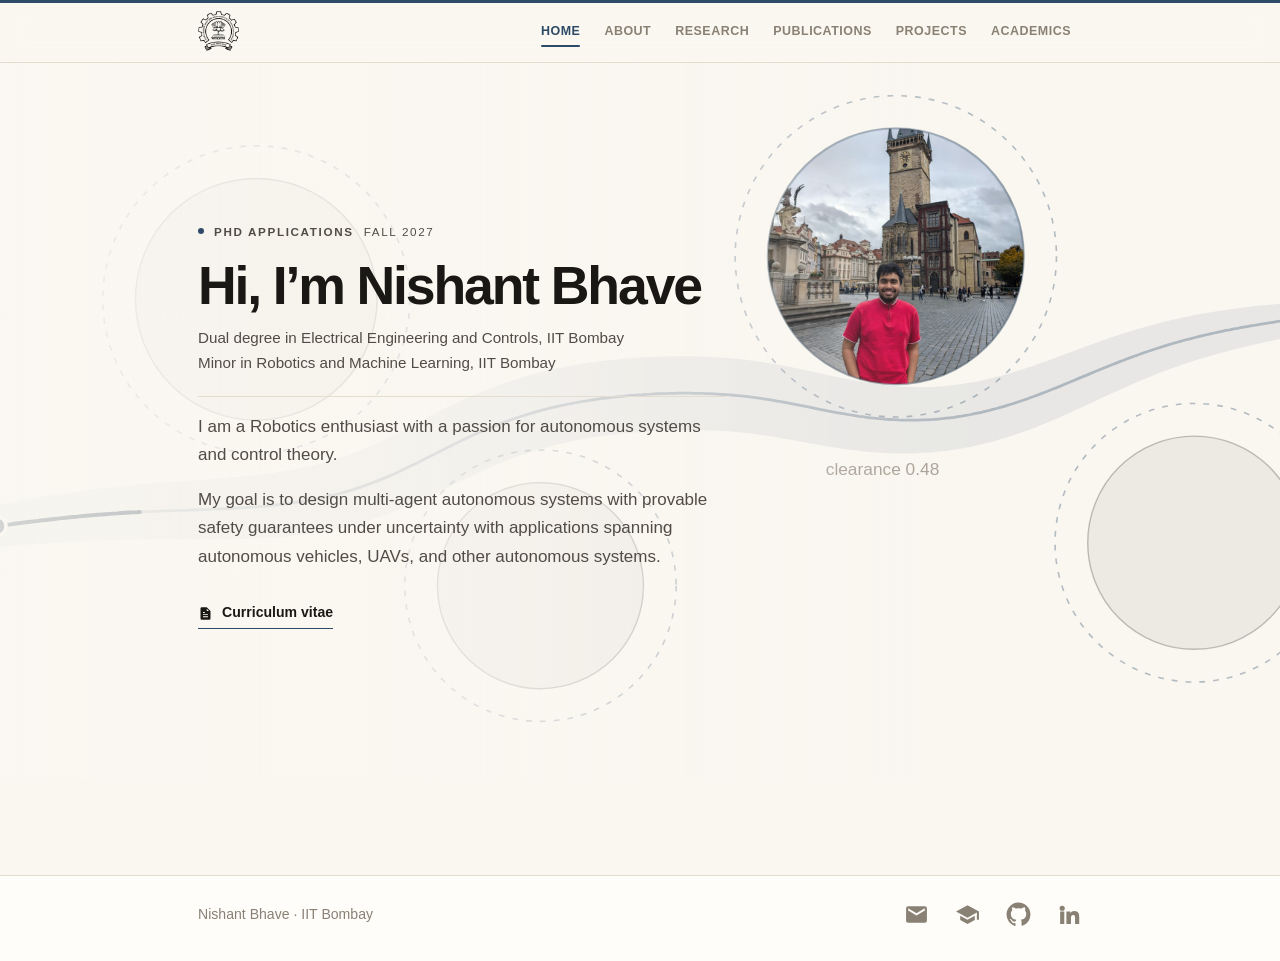
==== commit 9842ff8e: ""Update"" ====
--- a/index.html
+++ b/index.html
@@ -5,7 +5,7 @@
 <meta name="viewport" content="width=device-width, initial-scale=1">
 <title>Nishant Bhave</title>
 <meta name="description" content="Nishant Bhave, dual degree student at IIT Bombay working on safety guarantees for autonomous systems under uncertainty and multi-agent interaction.">
-<link rel="stylesheet" href="style.css?v=11">
+<link rel="stylesheet" href="style.css?v=12">
 </head>
 <body>
 
@@ -45,7 +45,7 @@
 <defs><clipPath id="a2-face"><circle cx="1021.5" cy="167.4" r="110.8"/></clipPath></defs>
 <g class="face"><image href="photo.jpg" x="910.8" y="56.6" width="221.5" height="221.5" preserveAspectRatio="xMidYMid slice" clip-path="url(#a2-face)"/><circle class="face-ring" cx="1021.5" cy="167.4" r="110.8"/></g>
 <path id="a2-path" class="traj" pathLength="1000" d="M67.7 427.8 L76.7 426.4 L78.7 426.1 L80.9 425.7 L83.3 425.4 L85.9 425.0 L88.7 424.5 L91.7 424.0 L94.9 423.5 L98.3 423.0 L101.7 422.5 L105.1 421.9 L108.5 421.4 L111.9 420.9 L115.3 420.4 L118.7 419.8 L122.1 419.3 L125.5 418.8 L128.9 418.2 L132.3 417.7 L135.7 417.2 L139.1 416.6 L142.5 416.1 L145.9 415.6 L149.3 415.0 L152.7 414.5 L156.1 414.0 L159.5 413.4 L162.9 412.9 L166.3 412.4 L169.8 411.9 L173.2 411.3 L176.6 410.8 L180.0 410.3 L183.4 409.8 L186.8 409.2 L190.2 408.7 L193.6 408.2 L197.0 407.7 L200.4 407.2 L203.8 406.7 L207.2 406.2 L210.6 405.7 L214.0 405.2 L217.4 404.7 L220.8 404.2 L224.2 403.7 L227.6 403.2 L231.1 402.7 L234.5 402.2 L237.9 401.8 L241.3 401.3 L244.7 400.8 L248.1 400.4 L251.5 399.9 L254.9 399.5 L258.3 399.0 L261.8 398.6 L265.2 398.1 L268.6 397.7 L272.0 397.3 L275.4 396.9 L278.8 396.5 L282.3 396.0 L285.7 395.7 L289.1 395.3 L292.5 394.9 L295.9 394.5 L299.4 394.1 L302.8 393.8 L306.2 393.4 L309.6 393.1 L313.1 392.8 L316.5 392.4 L319.9 392.1 L323.4 391.8 L326.8 391.5 L330.2 391.2 L333.6 391.0 L337.1 390.7 L340.5 390.4 L343.9 390.2 L347.4 390.0 L350.8 389.7 L354.3 389.5 L357.7 389.3 L361.1 389.1 L364.6 389.0 L368.0 388.8 L371.4 388.6 L374.9 388.4 L378.3 388.3 L381.8 388.2 L385.2 388.0 L388.6 387.9 L392.1 387.7 L395.5 387.6 L399.0 387.5 L402.4 387.4 L405.8 387.3 L409.3 387.2 L412.7 387.0 L416.2 386.9 L419.6 386.8 L423.0 386.7 L426.5 386.6 L429.9 386.4 L433.4 386.3 L436.8 386.1 L440.2 386.0 L443.7 385.8 L447.1 385.6 L450.6 385.5 L454.0 385.3 L457.4 385.1 L460.9 384.8 L464.3 384.6 L467.7 384.3 L471.2 384.0 L474.6 383.7 L478.0 383.4 L481.4 383.1 L484.9 382.7 L488.3 382.3 L491.7 381.9 L495.1 381.5 L498.5 381.0 L501.9 380.5 L505.3 380.0 L508.7 379.5 L512.1 378.9 L515.5 378.3 L518.9 377.6 L522.2 376.9 L525.6 376.2 L529.0 375.5 L532.3 374.7 L535.6 373.9 L539.0 373.0 L542.3 372.1 L545.6 371.2 L548.9 370.2 L552.2 369.2 L555.5 368.1 L558.7 367.0 L562.0 365.9 L565.2 364.7 L568.4 363.5 L571.6 362.3 L574.8 361.0 L578.0 359.7 L581.2 358.4 L584.3 357.0 L587.5 355.6 L590.6 354.2 L593.7 352.7 L596.9 351.2 L600.0 349.7 L603.1 348.2 L606.2 346.7 L609.2 345.2 L612.3 343.6 L615.4 342.1 L618.5 340.5 L621.5 338.9 L624.6 337.4 L627.7 335.8 L630.8 334.3 L633.8 332.7 L636.9 331.2 L640.0 329.6 L643.1 328.1 L646.2 326.6 L649.3 325.1 L652.4 323.7 L655.6 322.2 L658.7 320.8 L661.9 319.4 L665.0 318.1 L668.2 316.7 L671.4 315.4 L674.6 314.1 L677.8 312.8 L681.0 311.6 L684.2 310.4 L687.4 309.2 L690.7 308.1 L694.0 307.0 L697.2 305.9 L700.5 304.9 L703.8 303.9 L707.1 302.9 L710.4 301.9 L713.7 301.0 L717.0 300.2 L720.4 299.3 L723.7 298.5 L727.1 297.7 L730.4 296.9 L733.8 296.2 L737.2 295.5 L740.5 294.9 L743.9 294.2 L747.3 293.6 L750.7 293.0 L754.1 292.5 L757.5 291.9 L760.9 291.4 L764.3 290.9 L767.7 290.5 L771.1 290.1 L774.5 289.6 L778.0 289.3 L781.4 288.9 L784.8 288.6 L788.2 288.2 L791.7 287.9 L795.1 287.7 L798.5 287.4 L802.0 287.2 L805.4 286.9 L808.8 286.8 L812.3 286.6 L815.7 286.4 L819.1 286.3 L822.6 286.2 L826.0 286.1 L829.5 286.0 L832.9 285.9 L836.3 285.9 L839.8 285.9 L843.2 285.9 L846.7 286.0 L850.1 286.0 L853.5 286.1 L857.0 286.2 L860.4 286.3 L863.9 286.5 L867.3 286.7 L870.7 286.9 L874.2 287.1 L877.6 287.4 L881.0 287.7 L884.4 288.0 L887.9 288.3 L891.3 288.7 L894.7 289.1 L898.1 289.5 L901.5 290.0 L904.9 290.5 L908.3 291.0 L911.7 291.5 L915.1 292.1 L918.5 292.7 L921.9 293.3 L925.3 293.9 L928.7 294.5 L932.1 295.1 L935.4 295.8 L938.8 296.5 L942.2 297.1 L945.6 297.8 L948.9 298.5 L952.3 299.2 L955.7 299.9 L959.1 300.5 L962.5 301.2 L965.8 301.8 L969.2 302.5 L972.6 303.1 L976.0 303.7 L979.4 304.3 L982.8 304.8 L986.2 305.4 L989.6 305.9 L993.0 306.3 L996.4 306.8 L999.8 307.2 L1003.2 307.6 L1006.7 307.9 L1010.1 308.2 L1013.5 308.5 L1016.9 308.7 L1020.4 308.9 L1023.8 309.1 L1027.2 309.2 L1030.7 309.3 L1034.1 309.3 L1037.5 309.3 L1041.0 309.2 L1044.4 309.1 L1047.8 309.0 L1051.3 308.8 L1054.7 308.6 L1058.1 308.3 L1061.5 308.0 L1065.0 307.6 L1068.4 307.2 L1071.8 306.8 L1075.2 306.3 L1078.6 305.8 L1082.0 305.2 L1085.4 304.6 L1088.7 303.9 L1092.1 303.2 L1095.5 302.5 L1098.8 301.7 L1102.1 300.9 L1105.5 300.0 L1108.8 299.2 L1112.1 298.2 L1115.4 297.3 L1118.7 296.3 L1122.0 295.3 L1125.3 294.2 L1128.5 293.1 L1131.8 292.0 L1135.1 290.9 L1138.3 289.7 L1141.5 288.6 L1144.8 287.4 L1148.0 286.1 L1151.2 284.9 L1154.4 283.6 L1157.6 282.3 L1160.8 281.1 L1164.0 279.8 L1167.2 278.4 L1170.4 277.1 L1173.5 275.8 L1176.7 274.5 L1179.9 273.1 L1183.1 271.8 L1186.3 270.5 L1189.4 269.2 L1192.6 267.8 L1195.8 266.5 L1199.0 265.2 L1202.2 263.9 L1205.4 262.6 L1208.6 261.3 L1211.8 260.1 L1215.0 258.8 L1218.2 257.6 L1221.4 256.3 L1224.6 255.1 L1227.9 253.9 L1231.1 252.8 L1234.4 251.6 L1237.6 250.5 L1240.9 249.4 L1244.1 248.3 L1247.4 247.2 L1250.7 246.2 L1254.0 245.1 L1257.3 244.1 L1260.6 243.1 L1263.9 242.2 L1267.2 241.2 L1270.5 240.3 L1273.8 239.4 L1277.2 238.6 L1280.5 237.7 L1283.8 236.9 L1287.2 236.1 L1290.5 235.3 L1293.9 234.5 L1297.2 233.8 L1300.6 233.0 L1304.0 232.3 L1307.3 231.6 L1310.7 231.0 L1314.1 230.3 L1317.5 229.7 L1320.9 229.0 L1324.3 228.4 L1327.7 227.8 L1331.0 227.3 L1334.4 226.7 L1337.8 226.1 L1341.2 225.6 L1344.6 225.1 L1348.0 224.5 L1351.4 224.0 L1354.9 223.5 L1358.3 223.0 L1361.7 222.5 L1365.1 222.1 L1368.5 221.6 L1371.9 221.1 L1375.3 220.7 L1378.7 220.2 L1382.1 219.8 L1385.6 219.3 L1389.0 218.9 L1392.4 218.4 L1395.8 218.0 L1399.2 217.6 L1402.6 217.1 L1406.0 216.7 L1409.5 216.3 L1412.9 215.8 L1416.3 215.4 L1419.7 214.9 L1423.1 214.5 L1426.5 214.1 L1429.9 213.6 L1433.4 213.2 L1436.8 212.8 L1440.2 212.3 L1443.6 211.9 L1447.0 211.4 L1450.2 211.0 L1453.2 210.6 L1456.1 210.2 L1458.7 209.9 L1461.1 209.5 L1463.3 209.2 L1465.3 209.0 L1495.4 204.6"/>
-<path class="traj-run" pathLength="1000" d="M67.7 427.8 L76.7 426.4 L78.7 426.1 L80.9 425.7 L83.3 425.4 L85.9 425.0 L88.7 424.5 L91.7 424.0 L94.9 423.5 L98.3 423.0 L101.7 422.5 L105.1 421.9 L108.5 421.4 L111.9 420.9 L115.3 420.4 L118.7 419.8 L122.1 419.3 L125.5 418.8 L128.9 418.2 L132.3 417.7 L135.7 417.2 L139.1 416.6 L142.5 416.1 L145.9 415.6 L149.3 415.0 L152.7 414.5 L156.1 414.0 L159.5 413.4 L162.9 412.9 L166.3 412.4 L169.8 411.9 L173.2 411.3 L176.6 410.8 L180.0 410.3 L183.4 409.8 L186.8 409.2 L190.2 408.7 L193.6 408.2 L197.0 407.7 L200.4 407.2 L203.8 406.7 L207.2 406.2 L210.6 405.7 L214.0 405.2 L217.4 404.7 L220.8 404.2 L224.2 403.7 L227.6 403.2 L231.1 402.7 L234.5 402.2 L237.9 401.8 L241.3 401.3 L244.7 400.8 L248.1 400.4 L251.5 399.9 L254.9 399.5 L258.3 399.0 L261.8 398.6 L265.2 398.1 L268.6 397.7 L272.0 397.3 L275.4 396.9 L278.8 396.5 L282.3 396.0 L285.7 395.7 L289.1 395.3 L292.5 394.9 L295.9 394.5 L299.4 394.1 L302.8 393.8 L306.2 393.4 L309.6 393.1 L313.1 392.8 L316.5 392.4 L319.9 392.1 L323.4 391.8 L326.8 391.5 L330.2 391.2 L333.6 391.0 L337.1 390.7 L340.5 390.4 L343.9 390.2 L347.4 390.0 L350.8 389.7 L354.3 389.5 L357.7 389.3 L361.1 389.1 L364.6 389.0 L368.0 388.8 L371.4 388.6 L374.9 388.4 L378.3 388.3 L381.8 388.2 L385.2 388.0 L388.6 387.9 L392.1 387.7 L395.5 387.6 L399.0 387.5 L402.4 387.4 L405.8 387.3 L409.3 387.2 L412.7 387.0 L416.2 386.9 L419.6 386.8 L423.0 386.7 L426.5 386.6 L429.9 386.4 L433.4 386.3 L436.8 386.1 L440.2 386.0 L443.7 385.8 L447.1 385.6 L450.6 385.5 L454.0 385.3 L457.4 385.1 L460.9 384.8 L464.3 384.6 L467.7 384.3 L471.2 384.0 L474.6 383.7 L478.0 383.4 L481.4 383.1 L484.9 382.7 L488.3 382.3 L491.7 381.9 L495.1 381.5 L498.5 381.0 L501.9 380.5 L505.3 380.0 L508.7 379.5 L512.1 378.9 L515.5 378.3 L518.9 377.6 L522.2 376.9 L525.6 376.2 L529.0 375.5 L532.3 374.7 L535.6 373.9 L539.0 373.0 L542.3 372.1 L545.6 371.2 L548.9 370.2 L552.2 369.2 L555.5 368.1 L558.7 367.0 L562.0 365.9 L565.2 364.7 L568.4 363.5 L571.6 362.3 L574.8 361.0 L578.0 359.7 L581.2 358.4 L584.3 357.0 L587.5 355.6 L590.6 354.2 L593.7 352.7 L596.9 351.2 L600.0 349.7 L603.1 348.2 L606.2 346.7 L609.2 345.2 L612.3 343.6 L615.4 342.1 L618.5 340.5 L621.5 338.9 L624.6 337.4 L627.7 335.8 L630.8 334.3 L633.8 332.7 L636.9 331.2 L640.0 329.6 L643.1 328.1 L646.2 326.6 L649.3 325.1 L652.4 323.7 L655.6 322.2 L658.7 320.8 L661.9 319.4 L665.0 318.1 L668.2 316.7 L671.4 315.4 L674.6 314.1 L677.8 312.8 L681.0 311.6 L684.2 310.4 L687.4 309.2 L690.7 308.1 L694.0 307.0 L697.2 305.9 L700.5 304.9 L703.8 303.9 L707.1 302.9 L710.4 301.9 L713.7 301.0 L717.0 300.2 L720.4 299.3 L723.7 298.5 L727.1 297.7 L730.4 296.9 L733.8 296.2 L737.2 295.5 L740.5 294.9 L743.9 294.2 L747.3 293.6 L750.7 293.0 L754.1 292.5 L757.5 291.9 L760.9 291.4 L764.3 290.9 L767.7 290.5 L771.1 290.1 L774.5 289.6 L778.0 289.3 L781.4 288.9 L784.8 288.6 L788.2 288.2 L791.7 287.9 L795.1 287.7 L798.5 287.4 L802.0 287.2 L805.4 286.9 L808.8 286.8 L812.3 286.6 L815.7 286.4 L819.1 286.3 L822.6 286.2 L826.0 286.1 L829.5 286.0 L832.9 285.9 L836.3 285.9 L839.8 285.9 L843.2 285.9 L846.7 286.0 L850.1 286.0 L853.5 286.1 L857.0 286.2 L860.4 286.3 L863.9 286.5 L867.3 286.7 L870.7 286.9 L874.2 287.1 L877.6 287.4 L881.0 287.7 L884.4 288.0 L887.9 288.3 L891.3 288.7 L894.7 289.1 L898.1 289.5 L901.5 290.0 L904.9 290.5 L908.3 291.0 L911.7 291.5 L915.1 292.1 L918.5 292.7 L921.9 293.3 L925.3 293.9 L928.7 294.5 L932.1 295.1 L935.4 295.8 L938.8 296.5 L942.2 297.1 L945.6 297.8 L948.9 298.5 L952.3 299.2 L955.7 299.9 L959.1 300.5 L962.5 301.2 L965.8 301.8 L969.2 302.5 L972.6 303.1 L976.0 303.7 L979.4 304.3 L982.8 304.8 L986.2 305.4 L989.6 305.9 L993.0 306.3 L996.4 306.8 L999.8 307.2 L1003.2 307.6 L1006.7 307.9 L1010.1 308.2 L1013.5 308.5 L1016.9 308.7 L1020.4 308.9 L1023.8 309.1 L1027.2 309.2 L1030.7 309.3 L1034.1 309.3 L1037.5 309.3 L1041.0 309.2 L1044.4 309.1 L1047.8 309.0 L1051.3 308.8 L1054.7 308.6 L1058.1 308.3 L1061.5 308.0 L1065.0 307.6 L1068.4 307.2 L1071.8 306.8 L1075.2 306.3 L1078.6 305.8 L1082.0 305.2 L1085.4 304.6 L1088.7 303.9 L1092.1 303.2 L1095.5 302.5 L1098.8 301.7 L1102.1 300.9 L1105.5 300.0 L1108.8 299.2 L1112.1 298.2 L1115.4 297.3 L1118.7 296.3 L1122.0 295.3 L1125.3 294.2 L1128.5 293.1 L1131.8 292.0 L1135.1 290.9 L1138.3 289.7 L1141.5 288.6 L1144.8 287.4 L1148.0 286.1 L1151.2 284.9 L1154.4 283.6 L1157.6 282.3 L1160.8 281.1 L1164.0 279.8 L1167.2 278.4 L1170.4 277.1 L1173.5 275.8 L1176.7 274.5 L1179.9 273.1 L1183.1 271.8 L1186.3 270.5 L1189.4 269.2 L1192.6 267.8 L1195.8 266.5 L1199.0 265.2 L1202.2 263.9 L1205.4 262.6 L1208.6 261.3 L1211.8 260.1 L1215.0 258.8 L1218.2 257.6 L1221.4 256.3 L1224.6 255.1 L1227.9 253.9 L1231.1 252.8 L1234.4 251.6 L1237.6 250.5 L1240.9 249.4 L1244.1 248.3 L1247.4 247.2 L1250.7 246.2 L1254.0 245.1 L1257.3 244.1 L1260.6 243.1 L1263.9 242.2 L1267.2 241.2 L1270.5 240.3 L1273.8 239.4 L1277.2 238.6 L1280.5 237.7 L1283.8 236.9 L1287.2 236.1 L1290.5 235.3 L1293.9 234.5 L1297.2 233.8 L1300.6 233.0 L1304.0 232.3 L1307.3 231.6 L1310.7 231.0 L1314.1 230.3 L1317.5 229.7 L1320.9 229.0 L1324.3 228.4 L1327.7 227.8 L1331.0 227.3 L1334.4 226.7 L1337.8 226.1 L1341.2 225.6 L1344.6 225.1 L1348.0 224.5 L1351.4 224.0 L1354.9 223.5 L1358.3 223.0 L1361.7 222.5 L1365.1 222.1 L1368.5 221.6 L1371.9 221.1 L1375.3 220.7 L1378.7 220.2 L1382.1 219.8 L1385.6 219.3 L1389.0 218.9 L1392.4 218.4 L1395.8 218.0 L1399.2 217.6 L1402.6 217.1 L1406.0 216.7 L1409.5 216.3 L1412.9 215.8 L1416.3 215.4 L1419.7 214.9 L1423.1 214.5 L1426.5 214.1 L1429.9 213.6 L1433.4 213.2 L1436.8 212.8 L1440.2 212.3 L1443.6 211.9 L1447.0 211.4 L1450.2 211.0 L1453.2 210.6 L1456.1 210.2 L1458.7 209.9 L1461.1 209.5 L1463.3 209.2 L1465.3 209.0 L1495.4 204.6"/>
+<path class="traj-run" pathLength="1000" d="M67.7 427.8 L76.7 426.4 L78.7 426.1 L80.9 425.7 L83.3 425.4 L85.9 425.0 L88.7 424.5 L91.7 424.0 L94.9 423.5 L98.3 423.0 L101.7 422.5 L105.1 421.9 L108.5 421.4 L111.9 420.9 L115.3 420.4 L118.7 419.8 L122.1 419.3 L125.5 418.8 L128.9 418.2 L132.3 417.7 L135.7 417.2 L139.1 416.6 L142.5 416.1 L145.9 415.6 L149.3 415.0 L152.7 414.5 L156.1 414.0 L159.5 413.4 L162.9 412.9 L166.3 412.4 L169.8 411.9 L173.2 411.3 L176.6 410.8 L180.0 410.3 L183.4 409.8 L186.8 409.2 L190.2 408.7 L193.6 408.2 L197.0 407.7 L200.4 407.2 L203.8 406.7 L207.2 406.2 L210.6 405.7 L214.0 405.2 L217.4 404.7 L220.8 404.2 L224.2 403.7 L227.6 403.2 L231.1 402.7 L234.5 402.2 L237.9 401.8 L241.3 401.3 L244.7 400.8 L248.1 400.4 L251.5 399.9 L254.9 399.5 L258.3 399.0 L261.8 398.6 L265.2 398.1 L268.6 397.7 L272.0 397.3 L275.4 396.9 L278.8 396.5 L282.3 396.0 L285.7 395.7 L289.1 395.3 L292.5 394.9 L295.9 394.5 L299.4 394.1 L302.8 393.8 L306.2 393.4 L309.6 393.1 L313.1 392.8 L316.5 392.4 L319.9 392.1 L323.4 391.8 L326.8 391.5 L330.2 391.2 L333.6 391.0 L337.1 390.7 L340.5 390.4 L343.9 390.2 L347.4 390.0 L350.8 389.7 L354.3 389.5 L357.7 389.3 L361.1 389.1 L364.6 389.0 L368.0 388.8 L371.4 388.6 L374.9 388.4 L378.3 388.3 L381.8 388.2 L385.2 388.0 L388.6 387.9 L392.1 387.7 L395.5 387.6 L399.0 387.5 L402.4 387.4 L405.8 387.3 L409.3 387.2 L412.7 387.0 L416.2 386.9 L419.6 386.8 L423.0 386.7 L426.5 386.6 L429.9 386.4 L433.4 386.3 L436.8 386.1 L440.2 386.0 L443.7 385.8 L447.1 385.6 L450.6 385.5 L454.0 385.3 L457.4 385.1 L460.9 384.8 L464.3 384.6 L467.7 384.3 L471.2 384.0 L474.6 383.7 L478.0 383.4 L481.4 383.1 L484.9 382.7 L488.3 382.3 L491.7 381.9 L495.1 381.5 L498.5 381.0 L501.9 380.5 L505.3 380.0 L508.7 379.5 L512.1 378.9 L515.5 378.3 L518.9 377.6 L522.2 376.9 L525.6 376.2 L529.0 375.5 L532.3 374.7 L535.6 373.9 L539.0 373.0 L542.3 372.1 L545.6 371.2 L548.9 370.2 L552.2 369.2 L555.5 368.1 L558.7 367.0 L562.0 365.9 L565.2 364.7 L568.4 363.5 L571.6 362.3 L574.8 361.0 L578.0 359.7 L581.2 358.4 L584.3 357.0 L587.5 355.6 L590.6 354.2 L593.7 352.7 L596.9 351.2 L600.0 349.7 L603.1 348.2 L606.2 346.7 L609.2 345.2 L612.3 343.6 L615.4 342.1 L618.5 340.5 L621.5 338.9 L624.6 337.4 L627.7 335.8 L630.8 334.3 L633.8 332.7 L636.9 331.2 L640.0 329.6 L643.1 328.1 L646.2 326.6 L649.3 325.1 L652.4 323.7 L655.6 322.2 L658.7 320.8 L661.9 319.4 L665.0 318.1 L668.2 316.7 L671.4 315.4 L674.6 314.1 L677.8 312.8 L681.0 311.6 L684.2 310.4 L687.4 309.2 L690.7 308.1 L694.0 307.0 L697.2 305.9 L700.5 304.9 L703.8 303.9 L707.1 302.9 L710.4 301.9 L713.7 301.0 L717.0 300.2 L720.4 299.3 L723.7 298.5 L727.1 297.7 L730.4 296.9 L733.8 296.2 L737.2 295.5 L740.5 294.9 L743.9 294.2 L747.3 293.6 L750.7 293.0 L754.1 292.5 L757.5 291.9 L760.9 291.4 L764.3 290.9 L767.7 290.5 L771.1 290.1 L774.5 289.6 L778.0 289.3 L781.4 288.9 L784.8 288.6 L788.2 288.2 L791.7 287.9 L795.1 287.7 L798.5 287.4 L802.0 287.2 L805.4 286.9 L808.8 286.8 L812.3 286.6 L815.7 286.4 L819.1 286.3 L822.6 286.2 L826.0 286.1 L829.5 286.0 L832.9 285.9 L836.3 285.9 L839.8 285.9 L843.2 285.9 L846.7 286.0 L850.1 286.0 L853.5 286.1 L857.0 286.2 L860.4 286.3 L863.9 286.5 L867.3 286.7 L870.7 286.9 L874.2 287.1 L877.6 287.4 L881.0 287.7 L884.4 288.0 L887.9 288.3 L891.3 288.7 L894.7 289.1 L898.1 289.5 L901.5 290.0 L904.9 290.5 L908.3 291.0 L911.7 291.5 L915.1 292.1 L918.5 292.7 L921.9 293.3 L925.3 293.9 L928.7 294.5 L932.1 295.1 L935.4 295.8 L938.8 296.5 L942.2 297.1 L945.6 297.8 L948.9 298.5 L952.3 299.2 L955.7 299.9 L959.1 300.5 L962.5 301.2 L965.8 301.8 L969.2 302.5 L972.6 303.1 L976.0 303.7 L979.4 304.3 L982.8 304.8 L986.2 305.4 L989.6 305.9 L993.0 306.3 L996.4 306.8 L999.8 307.2 L1003.2 307.6 L1006.7 307.9 L1010.1 308.2 L1013.5 308.5 L1016.9 308.7 L1020.4 308.9 L1023.8 309.1 L1027.2 309.2 L1030.7 309.3 L1034.1 309.3 L1037.5 309.3 L1041.0 309.2 L1044.4 309.1 L1047.8 309.0 L1051.3 308.8 L1054.7 308.6 L1058.1 308.3 L1061.5 308.0 L1065.0 307.6 L1068.4 307.2 L1071.8 306.8 L1075.2 306.3 L1078.6 305.8 L1082.0 305.2 L1085.4 304.6 L1088.7 303.9 L1092.1 303.2 L1095.5 302.5 L1098.8 301.7 L1102.1 300.9 L1105.5 300.0 L1108.8 299.2 L1112.1 298.2 L1115.4 297.3 L1118.7 296.3 L1122.0 295.3 L1125.3 294.2 L1128.5 293.1 L1131.8 292.0 L1135.1 290.9 L1138.3 289.7 L1141.5 288.6 L1144.8 287.4 L1148.0 286.1 L1151.2 284.9 L1154.4 283.6 L1157.6 282.3 L1160.8 281.1 L1164.0 279.8 L1167.2 278.4 L1170.4 277.1 L1173.5 275.8 L1176.7 274.5 L1179.9 273.1 L1183.1 271.8 L1186.3 270.5 L1189.4 269.2 L1192.6 267.8 L1195.8 266.5 L1199.0 265.2 L1202.2 263.9 L1205.4 262.6 L1208.6 261.3 L1211.8 260.1 L1215.0 258.8 L1218.2 257.6 L1221.4 256.3 L1224.6 255.1 L1227.9 253.9 L1231.1 252.8 L1234.4 251.6 L1237.6 250.5 L1240.9 249.4 L1244.1 248.3 L1247.4 247.2 L1250.7 246.2 L1254.0 245.1 L1257.3 244.1 L1260.6 243.1 L1263.9 242.2 L1267.2 241.2 L1270.5 240.3 L1273.8 239.4 L1277.2 238.6 L1280.5 237.7 L1283.8 236.9 L1287.2 236.1 L1290.5 235.3 L1293.9 234.5 L1297.2 233.8 L1300.6 233.0 L1304.0 232.3 L1307.3 231.6 L1310.7 231.0 L1314.1 230.3 L1317.5 229.7 L1320.9 229.0 L1324.3 228.4 L1327.7 227.8 L1331.0 227.3 L1334.4 226.7 L1337.8 226.1 L1341.2 225.6 L1344.6 225.1 L1348.0 224.5 L1351.4 224.0 L1354.9 223.5 L1358.3 223.0 L1361.7 222.5 L1365.1 222.1 L1368.5 221.6 L1371.9 221.1 L1375.3 220.7 L1378.7 220.2 L1382.1 219.8 L1385.6 219.3 L1389.0 218.9 L1392.4 218.4 L1395.8 218.0 L1399.2 217.6 L1402.6 217.1 L1406.0 216.7 L1409.5 216.3 L1412.9 215.8 L1416.3 215.4 L1419.7 214.9 L1423.1 214.5 L1426.5 214.1 L1429.9 213.6 L1433.4 213.2 L1436.8 212.8 L1440.2 212.3 L1443.6 211.9 L1447.0 211.4 L1450.2 211.0 L1453.2 210.6 L1456.1 210.2 L1458.7 209.9 L1461.1 209.5 L1463.3 209.2 L1465.3 209.0 L1495.4 204.6"><animate attributeName="stroke-dashoffset" values="1000;0" dur="11s" repeatCount="indefinite"/></path>
 <g class="goal"><circle cx="1495.4" cy="204.6" r="58.5"/></g>
 <circle class="node" cx="67.7" cy="427.8" r="7"/>
 <g class="mover"><circle class="dot" r="8"><animateMotion dur="11s" repeatCount="indefinite"><mpath href="#a2-path"/></animateMotion></circle></g>
--- a/style.css
+++ b/style.css
@@ -810,22 +810,29 @@
                       fill: var(--ink-3); opacity: .75; }
 .h-bg text.mid      { text-anchor: middle; }
 
-/* A bright segment sweeps the plan on a loop. pathLength="1000" is set on the
-   path itself, so the dash numbers are per-mille of arc length and do not
-   need to be retuned when the geometry changes. */
+/* A bright segment sweeps the plan on a loop, with the marker riding its rear
+   edge so it reads as the agent and the segment as the plan ahead of it.
+
+   The sweep is NOT animated here. It used to be a CSS animation while the
+   marker was SMIL, and those are two clocks that do not start together, so the
+   pair drifted by a different amount on every load. The animation now lives
+   inside the SVG next to the marker's, sharing one document timeline. Putting
+   a CSS animation back on this selector would override the SMIL one and
+   reintroduce the drift, so leave the appearance here and the timing there.
+
+   pathLength="1000" on the path makes the dash units per-mille of arc length,
+   so these numbers survive any change to the geometry. */
 .h-bg .traj-run {
   fill: none; stroke: var(--accent-dk); stroke-width: 3.4;
   stroke-linecap: round;
   stroke-dasharray: 85 915; stroke-dashoffset: 1000;
-  animation: h-sweep 11s linear infinite;
-}
-.h-bg .traj-run.traj-b { animation-duration: 12s; animation-delay: -4.4s; }
-.h-bg .traj-run.traj-a { animation-duration: 12s; }
-@keyframes h-sweep { to { stroke-dashoffset: 0; } }
-
+}
+
+/* CSS cannot pause SMIL, so the moving parts are removed rather than stopped,
+   and the plain path underneath is lifted so the route still reads. */
 @media (prefers-reduced-motion: reduce) {
-  .h-bg .mover { display: none; }
-  .h-bg .traj-run { animation: none; stroke-dasharray: none; stroke-opacity: .55; }
+  .h-bg .mover, .h-bg .traj-run { display: none; }
+  .h-bg .traj { stroke-opacity: .6; stroke-width: 3; }
 }
 
 /* ---------- responsive --------------------------------------------------- */
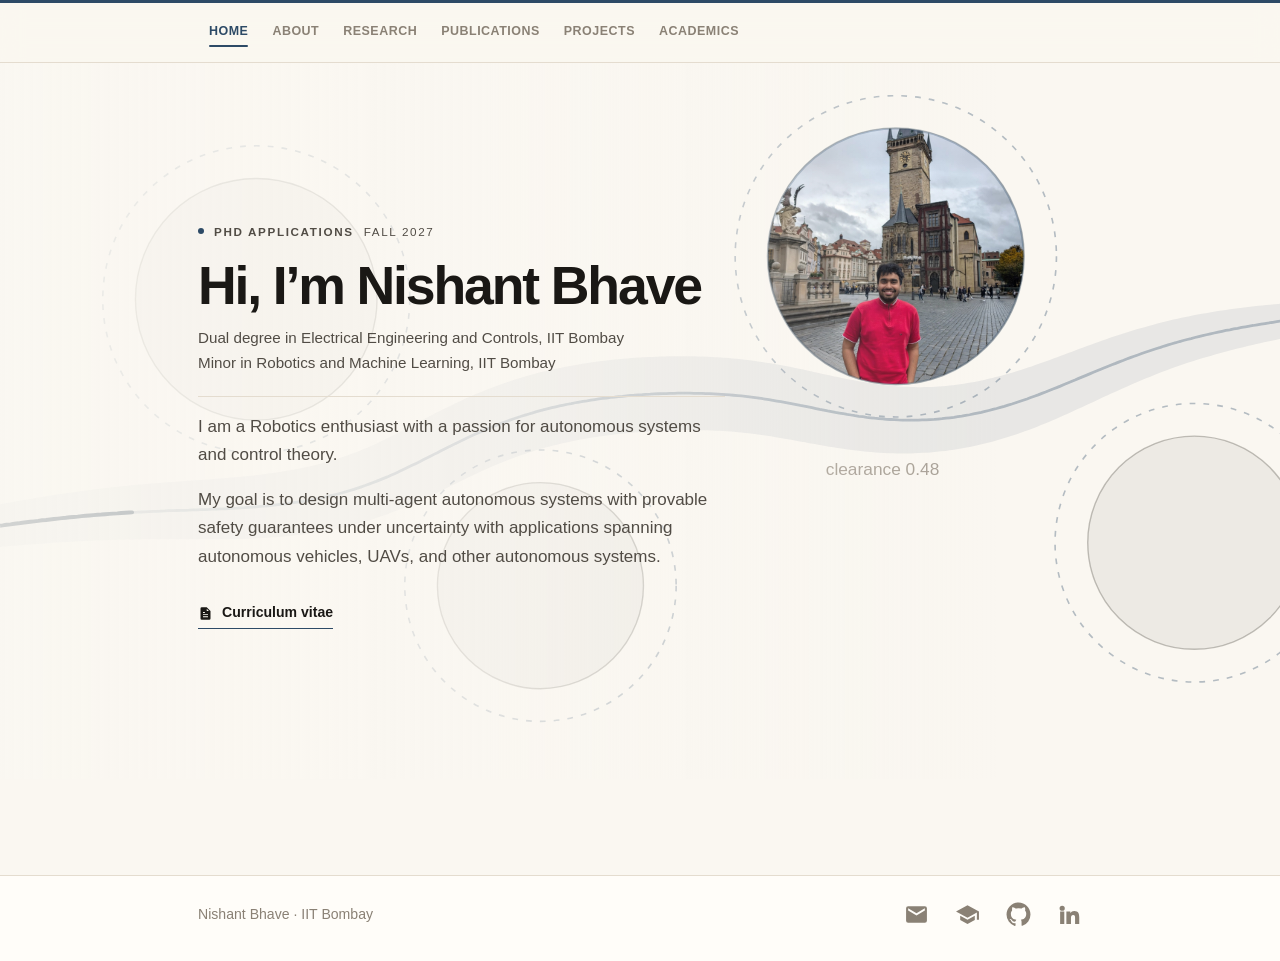
==== commit 77b7f1a2: ""IITB Logo Removed"" ====
--- a/index.html
+++ b/index.html
@@ -13,7 +13,7 @@
 
 <nav class="nav">
   <div class="nav-inner">
-    <a class="brand" href="index.html" aria-label="Home"><img src="img/iit_logo.png" alt="Indian Institute of Technology Bombay"></a>
+    <!-- <a class="brand" href="index.html" aria-label="Home"><img src="img/iit_logo.png" alt="Indian Institute of Technology Bombay"></a> -->
     <ul>
       <li><a href="index.html" aria-current="page">Home</a></li>
       <li><a href="about.html">About</a></li>
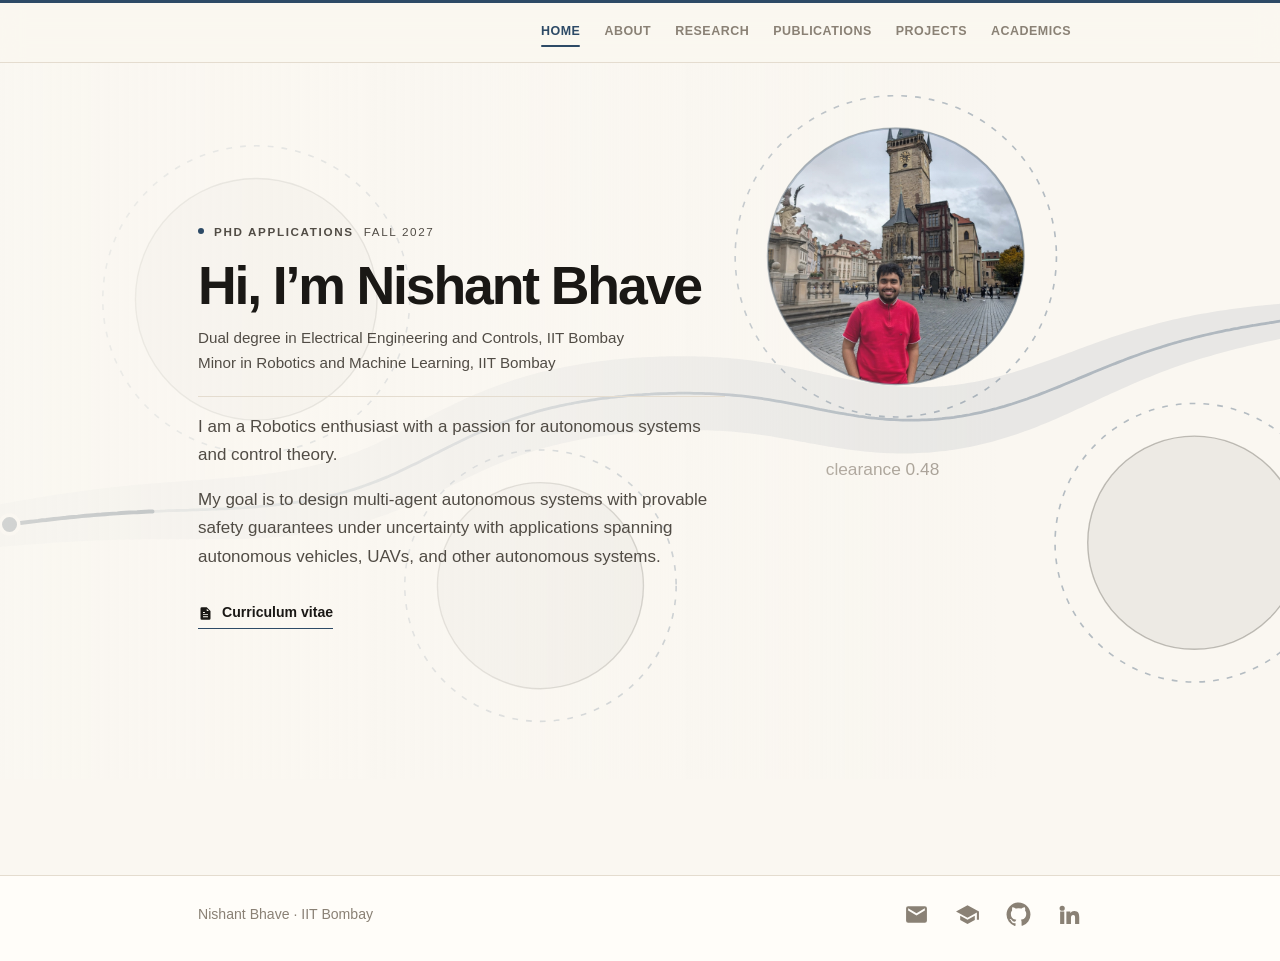
==== commit ec966bb0: ""Update"" ====
--- a/index.html
+++ b/index.html
@@ -13,7 +13,7 @@
 
 <nav class="nav">
   <div class="nav-inner">
-    <!-- <a class="brand" href="index.html" aria-label="Home"><img src="img/iit_logo.png" alt="Indian Institute of Technology Bombay"></a> -->
+    <a class="brand" href="index.html" aria-label="Home"><img src="" alt=""></a>
     <ul>
       <li><a href="index.html" aria-current="page">Home</a></li>
       <li><a href="about.html">About</a></li>
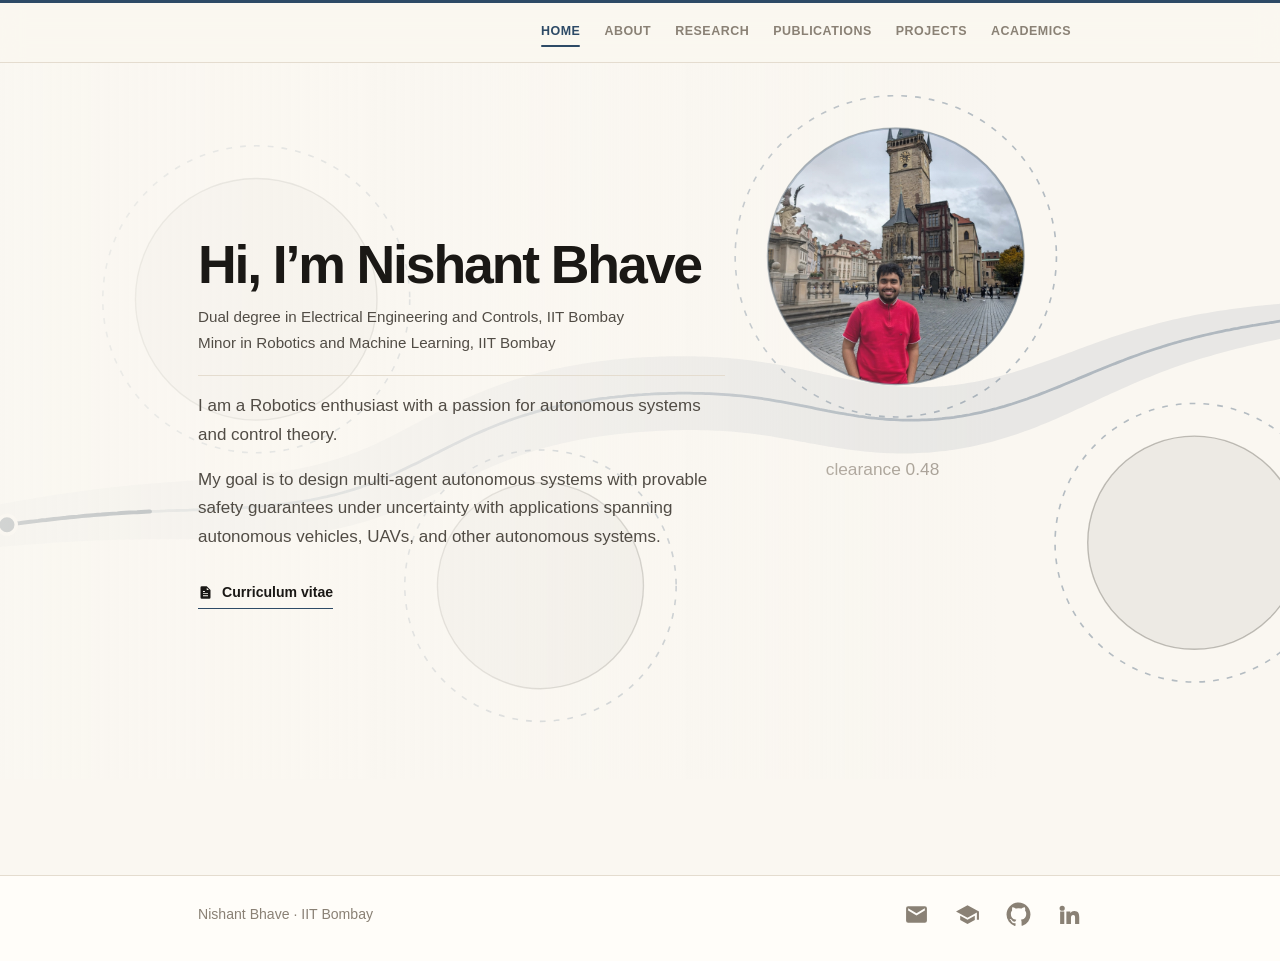
==== commit c722faba: ""Update"" ====
--- a/index.html
+++ b/index.html
@@ -57,7 +57,7 @@
       <div class="h-row">
         <div class="h-text">
           <img class="h-photo" src="photo.jpg" alt="Nishant Bhave">
-          <p class="hero-status"><b>PhD applications</b> Fall 2027</p>
+          <!-- <p class="hero-status"><b>PhD applications</b> Fall 2027</p> -->
 
           <h1>Hi, I&rsquo;m Nishant Bhave</h1>
           <p class="h-deg">Dual degree in Electrical Engineering and Controls, IIT Bombay<br>Minor in Robotics and Machine Learning, IIT Bombay</p>
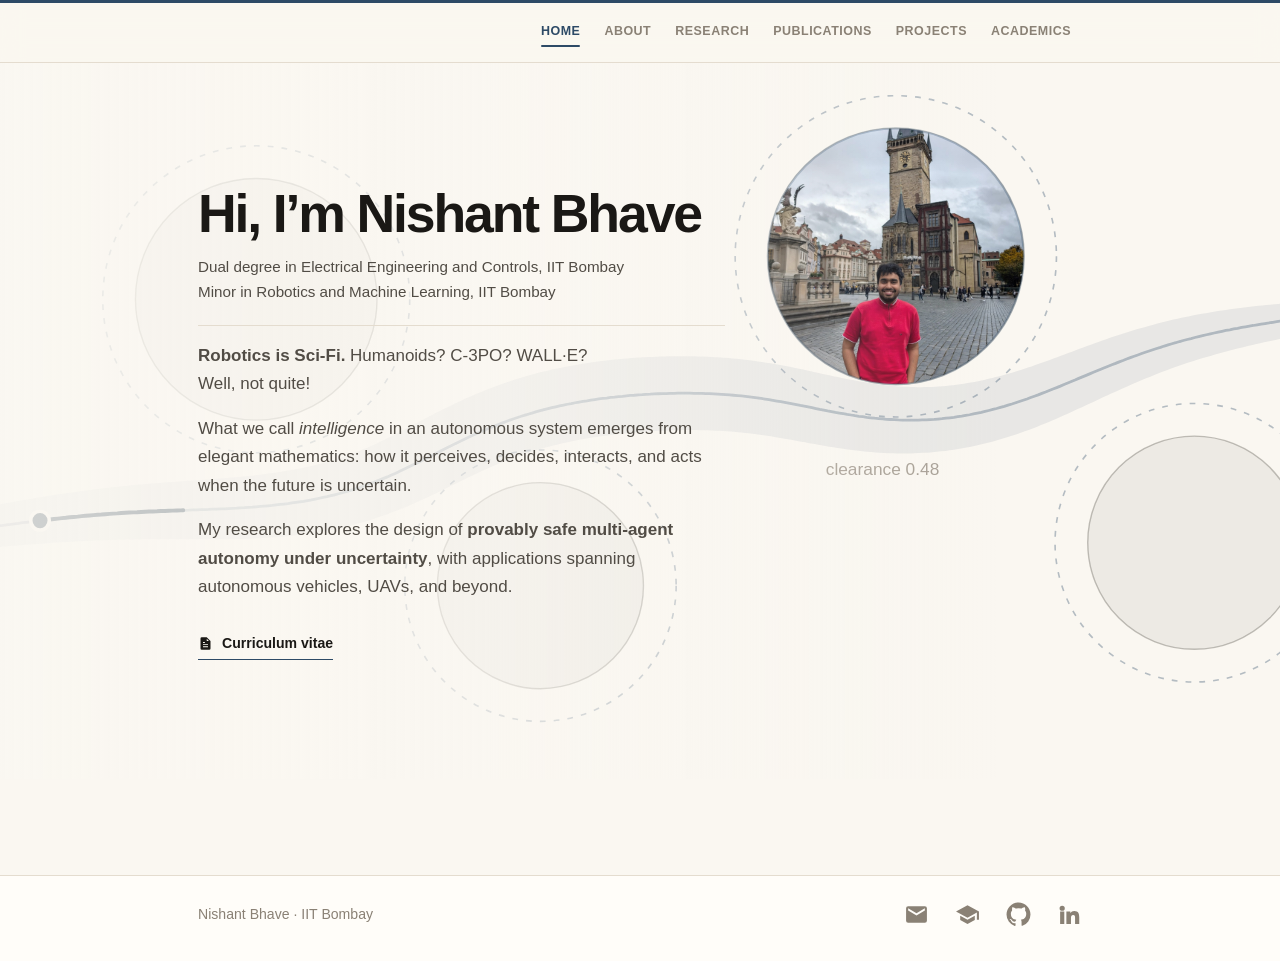
==== commit a0b57769: ""Index Update"" ====
--- a/index.html
+++ b/index.html
@@ -52,6 +52,12 @@
 <g class="labels"><text class="mid" x="1010" y="357">clearance 0.48</text><text class="mid" x="1495" y="132">target set</text></g>
 </svg></div>
     <div class="h-veil"></div>
+    
+    <!-- <div class="h-keywords" aria-hidden="true">
+      <span>DECIDE.</span>
+      <span>COORDINATE.</span>
+      <span>PROVE.</span>
+    </div> -->
 
     <div class="h-inner">
       <div class="h-row">
@@ -60,12 +66,16 @@
           <!-- <p class="hero-status"><b>PhD applications</b> Fall 2027</p> -->
 
           <h1>Hi, I&rsquo;m Nishant Bhave</h1>
-          <p class="h-deg">Dual degree in Electrical Engineering and Controls, IIT Bombay<br>Minor in Robotics and Machine Learning, IIT Bombay</p>
-
-          <!-- DRAFT WORDING. Pitched deliberately higher than the last round,
-               which read too plainly. Nishant to replace. -->
-          <p>I am a Robotics enthusiast with a passion for autonomous systems and control theory.</p>
-          <p>My goal is to design multi-agent autonomous systems with provable safety guarantees under uncertainty with applications spanning autonomous vehicles, UAVs, and other autonomous systems.</p>
+          <p class="h-deg">
+            Dual degree in Electrical Engineering and Controls, IIT Bombay<br>
+            Minor in Robotics and Machine Learning, IIT Bombay
+          </p>
+          <p>
+            <b>Robotics is Sci-Fi.</b> Humanoids? C-3PO? WALL·E?<br> 
+            Well, not quite!
+          </p> 
+          <p>What we call <i>intelligence</i> in an autonomous system emerges from elegant mathematics: how it perceives, decides, interacts, and acts when the future is uncertain.</p>
+          <p>My research explores the design of <b>provably safe multi-agent autonomy under uncertainty</b>, with applications spanning autonomous vehicles, UAVs, and beyond.</p>
 
           <div class="h-actions"><a class="cvlink" href="Nishant_Resume_2026.pdf" target="_blank" rel="noopener noreferrer"><svg viewBox="0 0 24 24" aria-hidden="true"><path d="M14 2H6a2 2 0 0 0-2 2v16a2 2 0 0 0 2 2h12a2 2 0 0 0 2-2V8l-6-6zm0 2.5L17.5 8H14V4.5zM8 13h8v1.5H8V13zm0 3.5h8V18H8v-1.5zM8 9.5h3V11H8V9.5z"/></svg>Curriculum vitae</a></div>
         </div>
--- a/style.css
+++ b/style.css
@@ -706,6 +706,34 @@
     rgba(250, 247, 241, .18) 62%,
     rgba(250, 247, 241, 0) 78%);
 }
+/* 
+.h-keywords {
+  position: absolute;
+  z-index: 3;
+
+  left: 20px;
+  top: 50%;
+  transform: translateY(-50%);
+
+  display: flex;
+  flex-direction: column;
+  gap: 22px;
+
+  width: 220px;
+
+  font-family: Arial, sans-serif;
+  font-size: 1.35rem;
+  font-weight: 700;
+  letter-spacing: .12em;
+  line-height: 1.1;
+
+  color: var(--accent-dk);
+  text-align: left;
+}
+
+.h-keywords span {
+  display: block;
+} */
 
 .h-inner {
   position: relative; z-index: 2; width: 100%;
@@ -852,3 +880,9 @@
   .h-actions { flex-wrap: wrap; gap: 18px; }
   .h-text { max-width: none; }
 }
+
+/* @media (max-width: 1200px) {
+  .h-keywords {
+    display: none;
+  } */
+/* } */
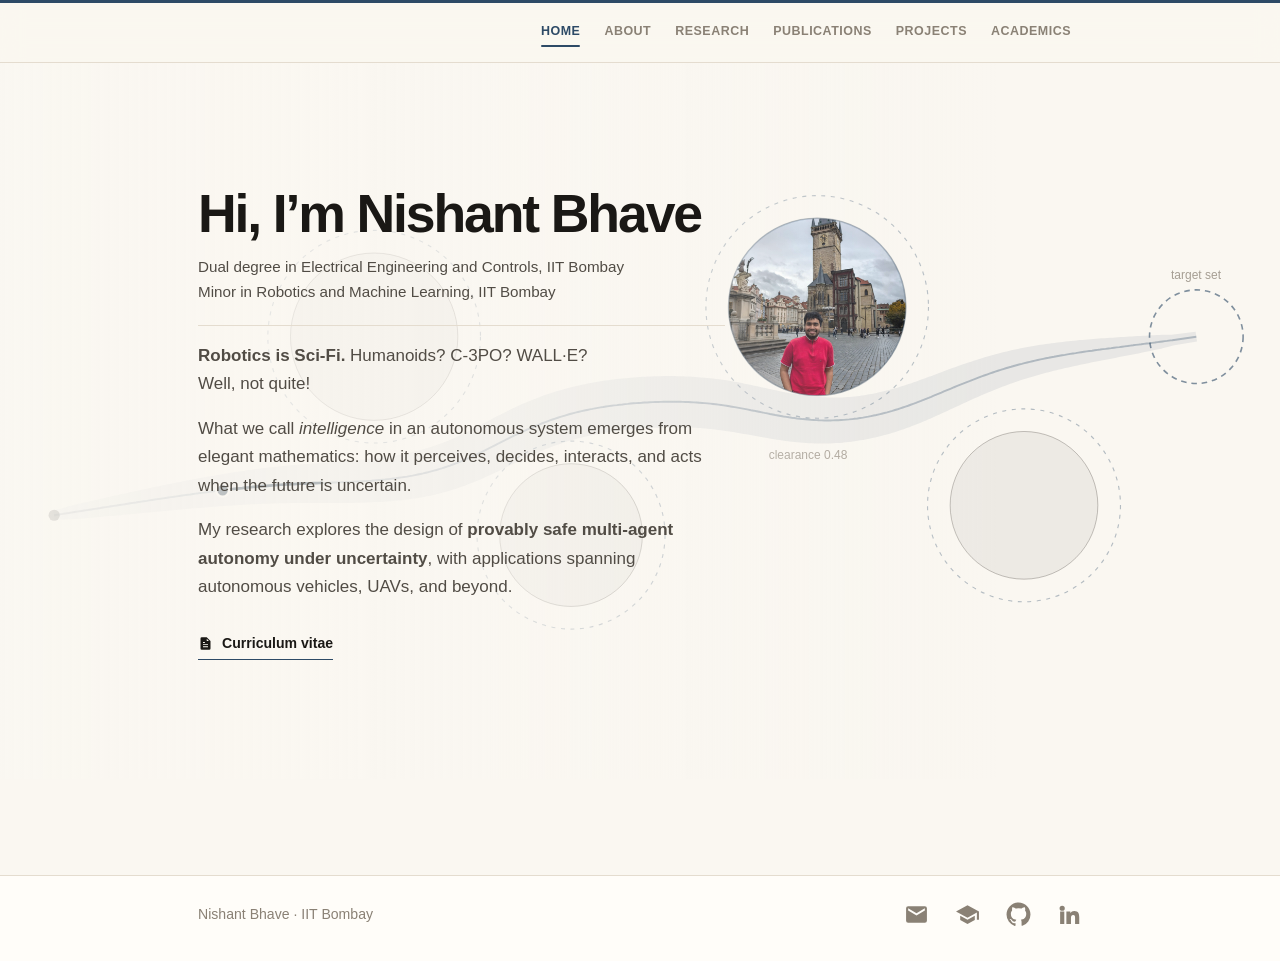
==== commit 84e9e689: ""Animation update"" ====
--- a/index.html
+++ b/index.html
@@ -28,7 +28,7 @@
 <main class="page home">
 
   <div class="h-hero">
-    <div class="h-bg"><svg class="fig fig-a2" viewBox="0 0 1600 620" preserveAspectRatio="xMidYMid slice" aria-hidden="true" focusable="false">
+    <div class="h-bg"><svg class="fig fig-a2" viewBox="0 0 1600 620" preserveAspectRatio="xMidYMid meet" aria-hidden="true" focusable="false">
 <g class="infl">
 <circle cx="467.7" cy="204.6" r="132.9"/>
 <circle cx="713.8" cy="452.6" r="117.5"/>
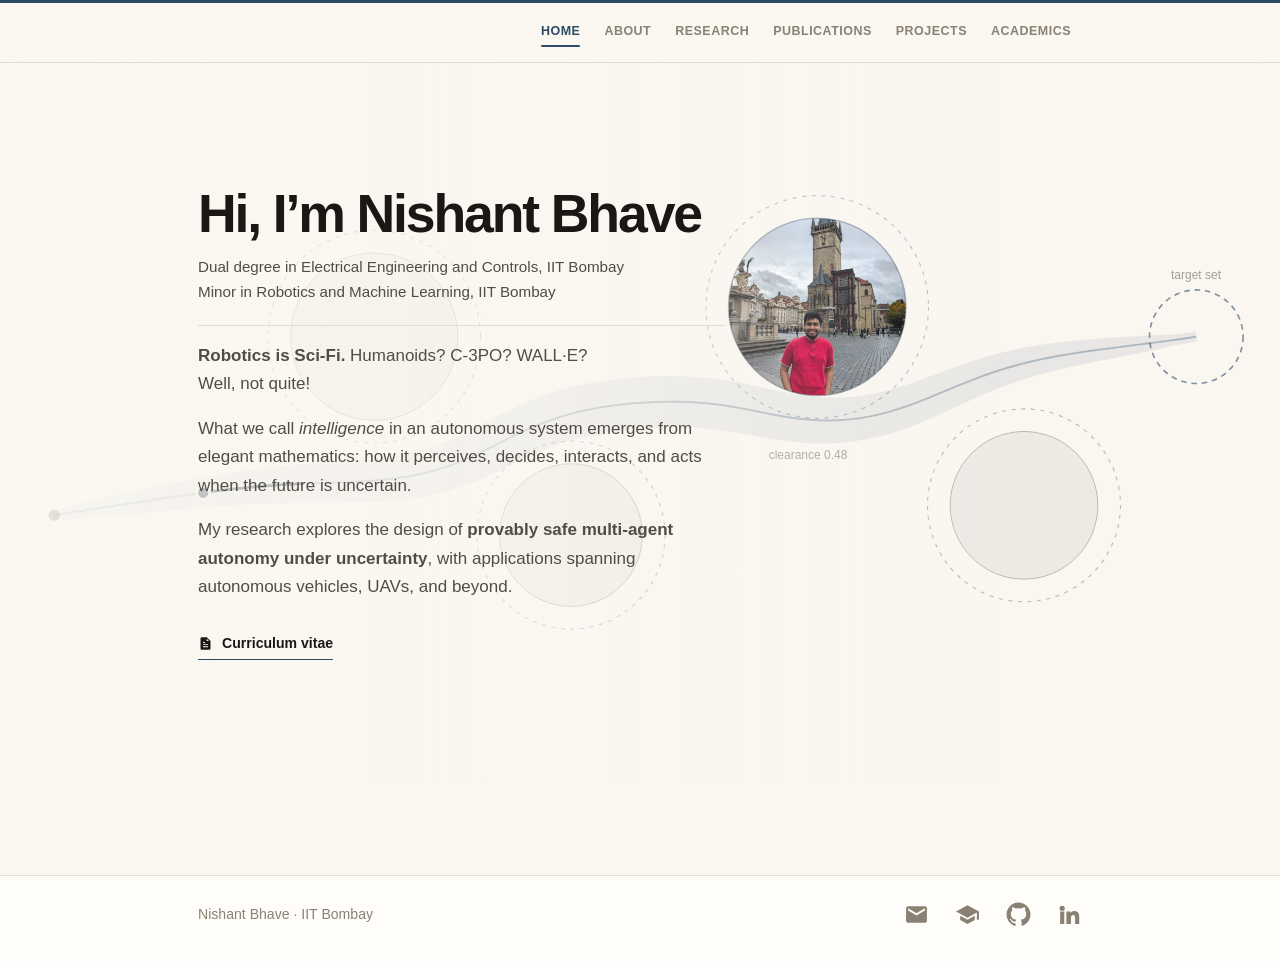
==== commit a600f83f: "Resume Updates" ====
--- a/index.html
+++ b/index.html
@@ -77,7 +77,7 @@
           <p>What we call <i>intelligence</i> in an autonomous system emerges from elegant mathematics: how it perceives, decides, interacts, and acts when the future is uncertain.</p>
           <p>My research explores the design of <b>provably safe multi-agent autonomy under uncertainty</b>, with applications spanning autonomous vehicles, UAVs, and beyond.</p>
 
-          <div class="h-actions"><a class="cvlink" href="Nishant_Resume_2026.pdf" target="_blank" rel="noopener noreferrer"><svg viewBox="0 0 24 24" aria-hidden="true"><path d="M14 2H6a2 2 0 0 0-2 2v16a2 2 0 0 0 2 2h12a2 2 0 0 0 2-2V8l-6-6zm0 2.5L17.5 8H14V4.5zM8 13h8v1.5H8V13zm0 3.5h8V18H8v-1.5zM8 9.5h3V11H8V9.5z"/></svg>Curriculum vitae</a></div>
+          <div class="h-actions"><a class="cvlink" href="Nishant_Bhave_CV.pdf" target="_blank" rel="noopener noreferrer"><svg viewBox="0 0 24 24" aria-hidden="true"><path d="M14 2H6a2 2 0 0 0-2 2v16a2 2 0 0 0 2 2h12a2 2 0 0 0 2-2V8l-6-6zm0 2.5L17.5 8H14V4.5zM8 13h8v1.5H8V13zm0 3.5h8V18H8v-1.5zM8 9.5h3V11H8V9.5z"/></svg>Curriculum vitae</a></div>
         </div>
       </div>
     </div>
